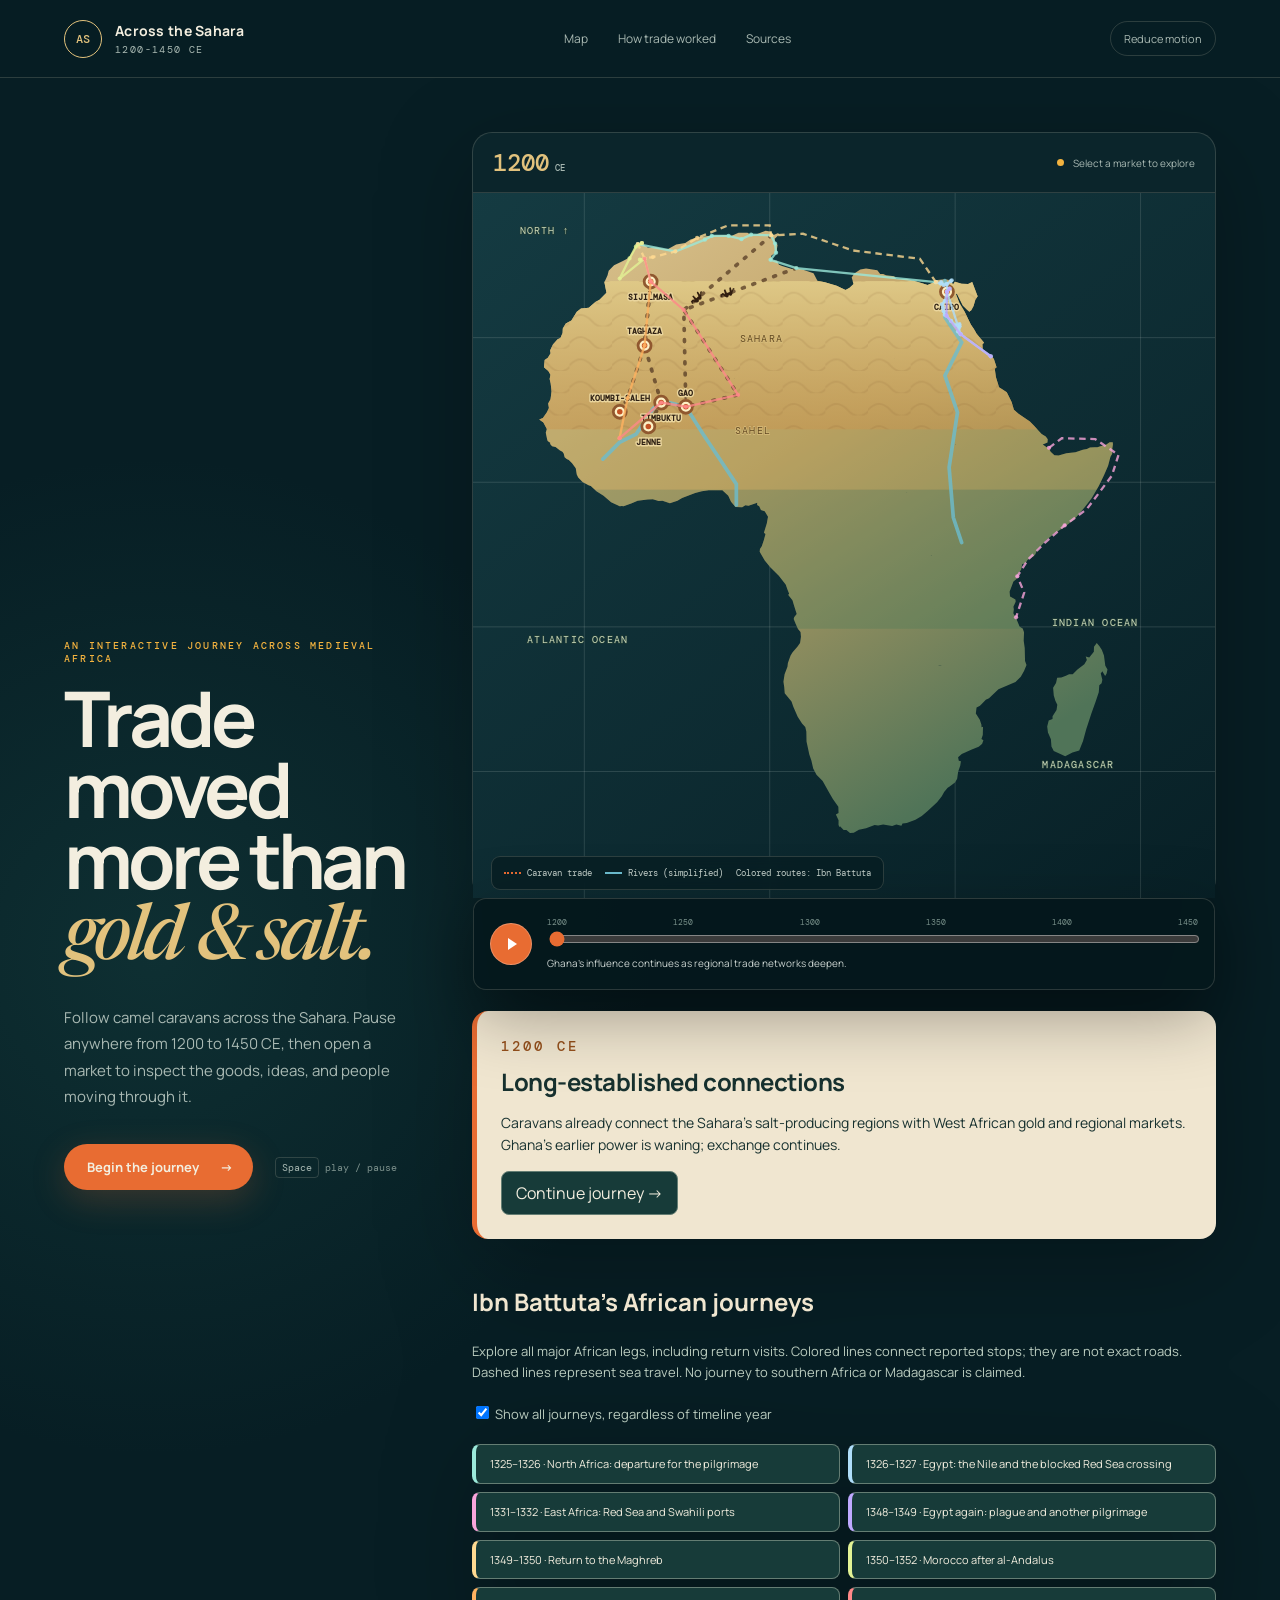
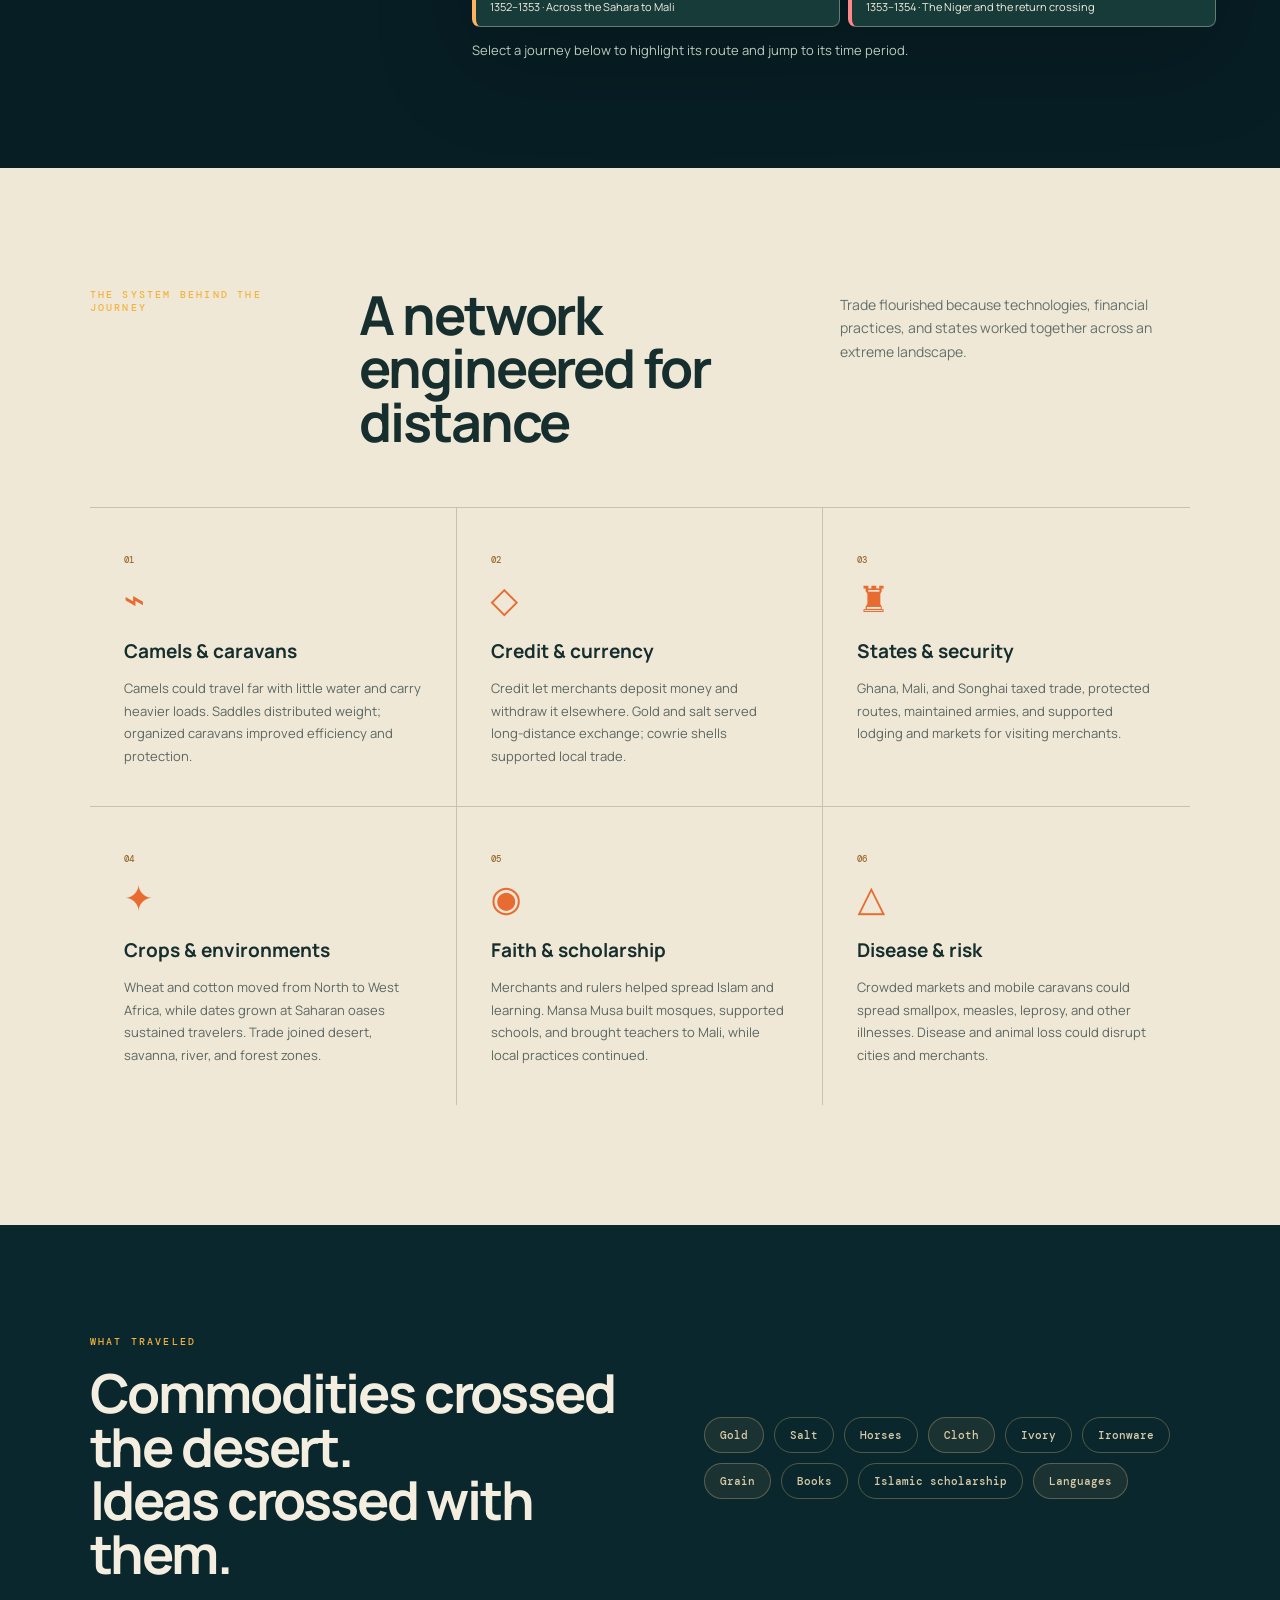
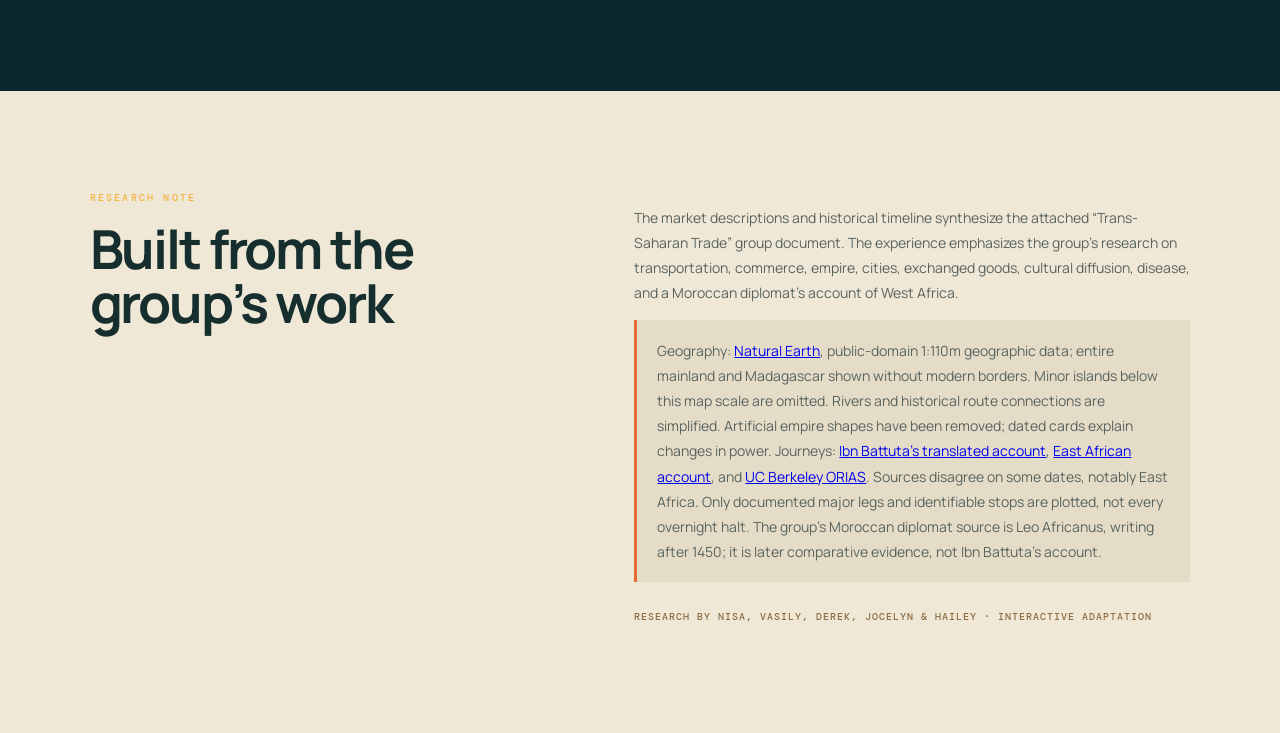
==== trans-saharan-trade/index.html @ cda06859 "Use real Africa geography with dated history cards and journeys" ====
<!doctype html>
<html lang="en">
<head>
  <meta charset="utf-8">
  <meta name="viewport" content="width=device-width,initial-scale=1">
  <meta name="description" content="An interactive map of trans-Saharan trade, 1200-1450 CE, based on student group research.">
  <title>Across the Sahara | 1200-1450 CE</title>
  <link rel="stylesheet" href="styles.css">
</head>
<body>
  <header class="topbar">
    <a class="brand" href="#map" aria-label="Across the Sahara home">
      <span class="brand-mark">AS</span>
      <span><strong>Across the Sahara</strong><small>1200-1450 CE</small></span>
    </a>
    <nav aria-label="Page navigation">
      <a href="#map">Map</a><a href="#story">How trade worked</a><a href="#sources">Sources</a>
    </nav>
    <button class="sound-toggle" id="motionToggle" type="button" aria-pressed="false">Reduce motion</button>
  </header>

  <main>
    <section class="hero" id="map">
      <div class="hero-copy">
        <p class="eyebrow">An interactive journey across medieval Africa</p>
        <h1>Trade moved more than <em>gold &amp; salt.</em></h1>
        <p class="dek">Follow camel caravans across the Sahara. Pause anywhere from 1200 to 1450 CE, then open a market to inspect the goods, ideas, and people moving through it.</p>
        <div class="hero-actions">
          <button class="primary" id="startJourney" type="button">Begin the journey <span>→</span></button>
          <span class="hint"><kbd>Space</kbd> play / pause</span>
        </div>
      </div>

      <div class="atlas-shell" id="atlasShell">
        <div class="map-toolbar">
          <div class="year-lockup"><span id="yearDisplay">1200</span><small>CE</small></div>
          <div class="map-instruction"><span class="pulse-dot"></span><span id="statusText">Select a market to explore</span></div>
          <button class="reset-view" id="resetView" type="button" hidden>Reset map</button>
        </div>

        <div class="map-viewport" id="mapViewport">
          <svg id="tradeMap" viewBox="0 0 1000 780" role="img" aria-labelledby="mapTitle mapDesc">
            <title id="mapTitle">Interactive map of trans-Saharan trade routes</title>
            <desc id="mapDesc">A stylized bird's-eye map of Africa showing cities, trade routes, rivers, empires, and animated camel caravans from 1200 to 1450 CE.</desc>
            <defs>
              <linearGradient id="ocean" x1="0" y1="0" x2="1" y2="1"><stop stop-color="#153c43"/><stop offset="1" stop-color="#071e24"/></linearGradient>
              <linearGradient id="land" x1="0" y1="0" x2=".6" y2="1"><stop stop-color="#dac38f"/><stop offset=".46" stop-color="#bd9f63"/><stop offset="1" stop-color="#507458"/></linearGradient>
              <linearGradient id="sahara" x1="0" y1="0" x2="0" y2="1"><stop stop-color="#dfc987" stop-opacity=".96"/><stop offset="1" stop-color="#c29952" stop-opacity=".65"/></linearGradient>
              <pattern id="dunes" width="46" height="24" patternUnits="userSpaceOnUse"><path d="M0 18 Q12 5 24 18 T48 18" fill="none" stroke="#7c572c" stroke-opacity=".12" stroke-width="2"/></pattern>
              <filter id="shadow" x="-30%" y="-30%" width="160%" height="160%"><feDropShadow dx="0" dy="10" stdDeviation="10" flood-color="#001316" flood-opacity=".45"/></filter>
              <filter id="soft"><feGaussianBlur stdDeviation="18"/></filter>
              <clipPath id="africaClip"><path d="M178 91 L250 45 397 30 523 49 665 35 806 70 886 135 873 199 820 240 792 318 752 376 735 460 700 522 671 620 620 724 558 751 518 700 484 632 451 553 405 488 356 423 304 379 244 342 179 292 130 225 111 159 Z"/></clipPath>
              <path id="camelPathWest" d="M205 130 C292 183 353 246 440 365 S511 475 535 505"/>
              <path id="camelPathCentral" d="M530 84 C518 164 560 224 620 296 S621 405 585 482"/>
              <path id="camelPathEast" d="M780 126 C730 188 711 262 677 346 S635 430 585 482"/>
              <symbol id="camel" viewBox="0 0 48 30">
                <path d="M4 19c5 0 7-6 10-10 3-5 7-5 10 0 3-6 7-6 11-1l4 7 5-1 1 4-7 2-5-6-1 13h-4l-1-11h-8l-3 11h-4l1-12-5 7H4z" fill="currentColor"/>
                <circle cx="43" cy="13" r="2.2" fill="currentColor"/>
              </symbol>
            </defs>

            <rect width="1000" height="780" fill="url(#ocean)"/>
            <g class="map-grid" opacity=".16"><path d="M0 156H1000M0 312H1000M0 468H1000M0 624H1000M200 0V780M400 0V780M600 0V780M800 0V780"/></g>
            <g id="mapWorld">
              <path class="africa-shadow" d="M178 91 L250 45 397 30 523 49 665 35 806 70 886 135 873 199 820 240 792 318 752 376 735 460 700 522 671 620 620 724 558 751 518 700 484 632 451 553 405 488 356 423 304 379 244 342 179 292 130 225 111 159 Z"/>
              <path class="africa" d="M178 91 L250 45 397 30 523 49 665 35 806 70 886 135 873 199 820 240 792 318 752 376 735 460 700 522 671 620 620 724 558 751 518 700 484 632 451 553 405 488 356 423 304 379 244 342 179 292 130 225 111 159 Z"/>
              <g clip-path="url(#africaClip)">
                <rect x="90" y="48" width="810" height="332" fill="url(#sahara)"/>
                <rect x="90" y="62" width="810" height="315" fill="url(#dunes)"/>
                <path class="sahel-band" d="M90 355 Q320 305 520 354 T910 340 L910 470 Q700 434 510 459 T90 448Z"/>
                <path class="forest-band" d="M160 465 Q340 420 501 489 T778 483 L710 622 Q541 572 420 548 T244 534Z"/>
                <ellipse cx="541" cy="337" rx="230" ry="96" fill="#f2ce68" opacity=".12" filter="url(#soft)"/>
              </g>

              <g class="terrain-labels" aria-hidden="true">
                <text x="494" y="245">S A H A R A</text><text x="350" y="436">S A H E L</text><text x="684" y="585">CENTRAL AFRICA</text>
              </g>
              <g class="rivers">
                <path d="M337 497 C356 467 394 453 430 462 C470 475 494 455 510 428 C474 438 438 424 420 405"/>
                <path d="M702 75 C694 156 676 220 692 276 C708 336 724 384 710 443"/>
              </g>
              <g class="empire empire-ghana" data-start="1200" data-end="1235"><path d="M282 411 Q346 365 411 399 L432 472 Q352 498 274 458Z"/><text x="347" y="433">GHANA</text></g>
              <g class="empire empire-mali" data-start="1235" data-end="1430"><path d="M266 405 Q353 348 510 381 L551 489 Q433 528 283 477Z"/><text x="404" y="438">MALI EMPIRE</text></g>
              <g class="empire empire-songhai" data-start="1400" data-end="1450"><path d="M478 387 Q545 346 620 383 L626 494 Q548 515 476 475Z"/><text x="549" y="429">SONGHAI</text></g>

              <g class="routes" aria-label="Trade routes">
                <path id="routeWest" d="M205 130 C292 183 353 246 440 365 S511 475 535 505"/>
                <path id="routeCentral" d="M530 84 C518 164 560 224 620 296 S621 405 585 482"/>
                <path id="routeEast" d="M780 126 C730 188 711 262 677 346 S635 430 585 482"/>
                <path id="routeWest2" d="M206 130 C214 217 267 286 351 405"/>
                <path id="riverRoute" d="M351 405 C401 413 460 425 535 505"/>
              </g>

              <g class="caravans" aria-hidden="true">
                <g class="caravan caravan-a"><use href="#camel" width="34" height="22" x="-17" y="-11"/><animateMotion dur="16s" repeatCount="indefinite" rotate="auto"><mpath href="#camelPathWest"/></animateMotion></g>
                <g class="caravan caravan-b"><use href="#camel" width="30" height="19" x="-15" y="-10"/><animateMotion dur="19s" begin="-7s" repeatCount="indefinite" rotate="auto"><mpath href="#camelPathCentral"/></animateMotion></g>
                <g class="caravan caravan-c"><use href="#camel" width="28" height="18" x="-14" y="-9"/><animateMotion dur="21s" begin="-12s" repeatCount="indefinite" rotate="auto"><mpath href="#camelPathEast"/></animateMotion></g>
              </g>

              <g class="city-layer">
                <g class="market" role="button" tabindex="0" data-market="sijilmasa" transform="translate(205 130)" aria-label="Open Sijilmasa market"><circle r="15"/><circle r="5"/><text x="0" y="-24">SIJILMASA</text></g>
                <g class="market" role="button" tabindex="0" data-market="taghaza" transform="translate(440 365)" aria-label="Open Taghaza market"><circle r="15"/><circle r="5"/><text x="0" y="-24">TAGHAZA</text></g>
                <g class="market featured" role="button" tabindex="0" data-market="timbuktu" transform="translate(535 505)" aria-label="Open Timbuktu market"><circle r="18"/><circle r="6"/><text x="0" y="-27">TIMBUKTU</text></g>
                <g class="market" role="button" tabindex="0" data-market="gao" transform="translate(585 482)" aria-label="Open Gao market"><circle r="15"/><circle r="5"/><text x="0" y="-24">GAO</text></g>
                <g class="market" role="button" tabindex="0" data-market="jenne" transform="translate(509 544)" aria-label="Open Jenne market"><circle r="15"/><circle r="5"/><text x="-2" y="29">JENNE</text></g>
                <g class="market" role="button" tabindex="0" data-market="koumbi" transform="translate(351 435)" aria-label="Open Koumbi-Saleh market"><circle r="15"/><circle r="5"/><text x="0" y="-24">KOUMBI-SALEH</text></g>
                <g class="market" role="button" tabindex="0" data-market="cairo" transform="translate(780 126)" aria-label="Open Cairo market"><circle r="15"/><circle r="5"/><text x="0" y="-24">CAIRO</text></g>
              </g>
            </g>
          </svg>

          <aside class="map-legend" aria-label="Map legend">
            <span><i class="legend-line"></i>Caravan route</span><span><i class="legend-river"></i>River</span><span><i class="legend-city"></i>Market city</span>
          </aside>
          <div class="map-controls" aria-label="Timeline controls">
            <button class="play-button" id="playButton" type="button" aria-label="Play timeline"><span class="play-icon"></span></button>
            <div class="timeline-wrap">
              <div class="timeline-labels"><span>1200</span><span>1250</span><span>1300</span><span>1350</span><span>1400</span><span>1450</span></div>
              <input id="yearSlider" type="range" min="1200" max="1450" step="1" value="1200" aria-label="Year from 1200 to 1450 CE">
              <div class="event-line" id="eventLine">Ghana's influence continues as regional trade networks deepen.</div>
            </div>
          </div>
        </div>
      </div>
    </section>

    <section class="story" id="story">
      <div class="section-heading"><p class="eyebrow">The system behind the journey</p><h2>A network engineered for distance</h2><p>Trade flourished because technologies, financial practices, and states worked together across an extreme landscape.</p></div>
      <div class="story-grid">
        <article><span class="story-number">01</span><div class="story-icon">⌁</div><h3>Camels &amp; caravans</h3><p>Camels could travel far with little water and carry heavier loads. Saddles distributed weight; organized caravans improved efficiency and protection.</p></article>
        <article><span class="story-number">02</span><div class="story-icon">◇</div><h3>Credit &amp; currency</h3><p>Credit let merchants deposit money and withdraw it elsewhere. Gold and salt served long-distance exchange; cowrie shells supported local trade.</p></article>
        <article><span class="story-number">03</span><div class="story-icon">♜</div><h3>States &amp; security</h3><p>Ghana, Mali, and Songhai taxed trade, protected routes, maintained armies, and supported lodging and markets for visiting merchants.</p></article>
        <article><span class="story-number">04</span><div class="story-icon">✦</div><h3>Crops &amp; environments</h3><p>Wheat and cotton moved from North to West Africa, while dates grown at Saharan oases sustained travelers. Trade joined desert, savanna, river, and forest zones.</p></article>
        <article><span class="story-number">05</span><div class="story-icon">◉</div><h3>Faith &amp; scholarship</h3><p>Merchants and rulers helped spread Islam and learning. Mansa Musa built mosques, supported schools, and brought teachers to Mali, while local practices continued.</p></article>
        <article><span class="story-number">06</span><div class="story-icon">△</div><h3>Disease &amp; risk</h3><p>Crowded markets and mobile caravans could spread smallpox, measles, leprosy, and other illnesses. Disease and animal loss could disrupt cities and merchants.</p></article>
      </div>
    </section>

    <section class="exchange" aria-label="What traveled">
      <div><p class="eyebrow">What traveled</p><h2>Commodities crossed the desert.<br>Ideas crossed with them.</h2></div>
      <div class="exchange-chips"><span>Gold</span><span>Salt</span><span>Horses</span><span>Cloth</span><span>Ivory</span><span>Ironware</span><span>Grain</span><span>Books</span><span>Islamic scholarship</span><span>Languages</span></div>
    </section>

    <section class="sources" id="sources">
      <div><p class="eyebrow">Research note</p><h2>Built from the group’s work</h2></div>
      <div class="source-copy"><p>The market descriptions and historical timeline synthesize the attached “Trans-Saharan Trade” group document. The experience emphasizes the group’s research on transportation, commerce, empire, cities, exchanged goods, cultural diffusion, disease, and a Moroccan diplomat’s account of West Africa.</p><p class="source-caution">Routes and boundaries are intentionally schematic: they show connections and changing influence, not modern borders or precise territorial claims. Disease evidence for this period can be incomplete, so the project presents transmission as a historical risk rather than claiming a precise outbreak map.</p><p class="byline">Research by Nisa, Vasily, Derek, Jocelyn &amp; Hailey · Interactive adaptation</p></div>
    </section>
  </main>

  <dialog class="market-dialog" id="marketDialog">
    <button class="dialog-close" id="dialogClose" type="button" aria-label="Close market">×</button>
    <div class="market-scene" id="marketScene" aria-hidden="true">
      <span class="canopy canopy-one"></span><span class="canopy canopy-two"></span><span class="basket basket-one"></span><span class="basket basket-two"></span><span class="market-sun"></span>
    </div>
    <div class="dialog-content">
      <p class="eyebrow" id="marketRegion">Market city</p>
      <div class="dialog-title-row"><h2 id="marketName">Timbuktu</h2><span id="marketYears">1200-1450 CE</span></div>
      <p class="market-lede" id="marketLede"></p>
      <div class="market-columns">
        <section><h3>On the market floor</h3><div class="goods-grid" id="goodsGrid"></div></section>
        <section><h3>Why this place mattered</h3><p id="marketWhy"></p><div class="fact-card"><span>Exchange beyond goods</span><p id="marketIdea"></p></div></section>
      </div>
      <blockquote id="marketQuote" hidden></blockquote>
    </div>
  </dialog>

  <script src="geography.js?v=2"></script>
  <script src="app.js?v=2"></script>
  <script src="atlas.js?v=2"></script>
</body>
</html>
---- trans-saharan-trade/styles.css ----
@import url('https://fonts.googleapis.com/css2?family=DM+Mono:wght@400;500&family=Manrope:wght@400;500;600;700&family=Newsreader:ital,opsz,wght@1,6..72,500&display=swap');

:root{--ink:#f3eedf;--muted:#a9b9b3;--night:#071e24;--night-2:#0d2b31;--sand:#e2c27d;--gold:#f3b33f;--orange:#e86c32;--teal:#7eb9a5;--line:rgba(238,230,207,.16);--shadow:0 24px 70px rgba(0,0,0,.35)}
*{box-sizing:border-box}
/* Geographic atlas revision: keep the whole continent visible at every screen size. */
.hero{grid-template-columns:minmax(230px,.55fr) minmax(620px,1.5fr);align-items:start}
.map-viewport{aspect-ratio:800/760!important;min-height:0!important}
.map-viewport svg{width:100%!important;height:100%!important;transform:none!important}
.map-controls{position:relative!important;left:auto!important;right:auto!important;bottom:auto!important;margin:0 0 12px}
.map-viewport{overflow:visible!important;margin-bottom:112px}
.map-legend{bottom:8px!important;flex-direction:row!important;flex-wrap:wrap}
.market text{font-size:9px!important;stroke-width:3px!important}
.geo-labels text{fill:#c7d5b7;font:11px DM Mono;letter-spacing:.12em;text-anchor:middle;paint-order:stroke;stroke:#203c35;stroke-width:1.5px}
.geo-labels text:first-child,.geo-labels text:nth-child(2){fill:#614821;stroke:#d8bd7c}
.history-panel{background:#f0e6d0;color:#17312f;border-radius:16px;padding:24px;margin-top:18px;border-left:5px solid #e86c32}
.history-panel .eyebrow{color:#95501c;margin-bottom:8px}
.history-panel h3{font-size:24px;margin:8px 0;letter-spacing:-.02em}
.history-panel p{line-height:1.6;font-size:14px}
.history-panel button,.journey-buttons button{border:1px solid #647d73;background:#173b39;color:#f3eedf;border-radius:8px;padding:10px 14px;cursor:pointer}
.journey-panel{padding:24px 0;font-size:13px;line-height:1.6;color:#baccbf}
.journey-panel h2{color:#f0e6d0;font-size:24px}
.journey-panel label{display:block;margin:20px 0}
.journey-buttons{display:grid;grid-template-columns:1fr 1fr;gap:8px}
.journey-buttons button{text-align:left;font-size:11px}
.journey-buttons button[aria-pressed=true]{background:#345c53;outline:2px solid #f3b33f}
.route-stops{font-size:12px;color:#dfc987}
.ibn-routes{pointer-events:none}
@media(max-width:1050px){.hero{grid-template-columns:1fr}}
@media(max-width:700px){.journey-buttons{grid-template-columns:1fr}.map-legend{font-size:8px!important;padding:5px!important}.history-panel{padding:18px}.map-controls{margin-top:8px}.map-viewport{margin-bottom:112px}.hero-copy{display:block}}
html{scroll-behavior:smooth}
body{margin:0;background:var(--night);color:var(--ink);font-family:Manrope,system-ui,sans-serif}
button,a,input{font:inherit}
button{color:inherit}
.topbar{height:78px;display:flex;align-items:center;justify-content:space-between;padding:0 clamp(24px,5vw,72px);border-bottom:1px solid var(--line);position:relative;z-index:20;background:rgba(7,30,36,.94);backdrop-filter:blur(14px)}
.brand{display:flex;align-items:center;gap:13px;color:inherit;text-decoration:none}.brand-mark{width:38px;height:38px;border:1px solid var(--sand);border-radius:50%;display:grid;place-items:center;color:var(--sand);font:500 12px DM Mono}.brand strong,.brand small{display:block}.brand strong{font-size:14px;letter-spacing:.02em}.brand small{font:400 10px DM Mono;color:var(--muted);margin-top:3px;letter-spacing:.14em}
nav{display:flex;gap:30px}nav a{color:var(--muted);text-decoration:none;font-size:12px;transition:.2s}nav a:hover{color:var(--ink)}
.sound-toggle,.reset-view{border:1px solid var(--line);background:transparent;border-radius:99px;padding:9px 13px;color:var(--muted);font-size:11px;cursor:pointer}.sound-toggle:hover,.reset-view:hover{border-color:var(--sand);color:var(--ink)}
.hero{min-height:calc(100vh - 78px);display:grid;grid-template-columns:minmax(310px,.72fr) minmax(620px,1.5fr);gap:clamp(28px,4vw,72px);padding:54px clamp(24px,5vw,72px) 70px;align-items:center;background:radial-gradient(circle at 12% 52%,rgba(36,100,94,.25),transparent 35%)}
.eyebrow{font:500 10px DM Mono;text-transform:uppercase;letter-spacing:.22em;color:var(--gold);margin:0 0 18px}
.hero h1{font-size:clamp(48px,6vw,88px);line-height:.92;letter-spacing:-.055em;margin:0;max-width:660px}.hero h1 em{font-family:Newsreader,Georgia,serif;font-weight:500;color:var(--sand)}
.dek{max-width:540px;font-size:15px;line-height:1.75;color:var(--muted);margin:28px 0 34px}
.hero-actions{display:flex;align-items:center;gap:22px}.primary{border:0;border-radius:99px;background:var(--orange);padding:14px 20px 14px 23px;font-weight:700;font-size:13px;cursor:pointer;box-shadow:0 10px 35px rgba(232,108,50,.22);transition:.2s}.primary:hover{transform:translateY(-2px)}.primary span{margin-left:18px}.hint{font:400 10px DM Mono;color:#7f938e}.hint kbd{border:1px solid var(--line);border-radius:4px;padding:3px 6px;color:var(--muted);font-family:inherit}
.atlas-shell{min-width:0;filter:drop-shadow(0 24px 45px rgba(0,0,0,.25))}.map-toolbar{height:60px;border:1px solid var(--line);border-bottom:0;border-radius:20px 20px 0 0;background:#0b252b;display:flex;align-items:center;padding:0 20px;gap:20px}.year-lockup{display:flex;align-items:baseline;gap:6px}.year-lockup span{font:500 24px DM Mono;color:var(--sand)}.year-lockup small{font:500 9px DM Mono;color:var(--muted)}.map-instruction{margin-left:auto;display:flex;align-items:center;gap:9px;font-size:10px;color:var(--muted)}.pulse-dot{width:7px;height:7px;border-radius:50%;background:var(--gold);box-shadow:0 0 0 0 rgba(243,179,63,.6);animation:pulse 2s infinite}
.map-viewport{position:relative;overflow:hidden;border:1px solid var(--line);border-radius:0 0 20px 20px;background:#092127;aspect-ratio:1.24;min-height:520px}.map-viewport svg{display:block;width:100%;height:100%}#mapWorld{transform-box:view-box;transition:transform .58s cubic-bezier(.2,.8,.2,1)}.map-viewport.market-zoom #mapWorld{transform:scale(1.78)}.map-grid path{stroke:#dbeae2;stroke-width:1;fill:none}.africa-shadow{fill:#000;opacity:.4;transform:translate(8px,15px);filter:url(#soft)}.africa{fill:url(#land);stroke:#efd99f;stroke-opacity:.34;stroke-width:2}.sahel-band{fill:#9a9b52;opacity:.54}.forest-band{fill:#365f4b;opacity:.7}.terrain-labels text{font:500 16px DM Mono;letter-spacing:.35em;fill:#412d18;opacity:.42;text-anchor:middle}.rivers path{fill:none;stroke:#6cbdcf;stroke-width:4;stroke-linecap:round;opacity:.8}.empire{transition:opacity .5s}.empire path{stroke-width:2;stroke-dasharray:7 5}.empire text{font:500 12px DM Mono;text-anchor:middle;letter-spacing:.16em}.empire-ghana path{fill:#e6985d33;stroke:#ef9a5d}.empire-ghana text{fill:#8b4d25}.empire-mali path{fill:#f0a45b30;stroke:#ffad5d}.empire-mali text{fill:#693712}.empire-songhai path{fill:#7dd3b42b;stroke:#65b99d}.empire-songhai text{fill:#244c40}.routes path{fill:none;stroke:#563b24;stroke-opacity:.75;stroke-width:4;stroke-linecap:round;stroke-dasharray:2 10}.routes path.active-route{stroke:var(--orange);stroke-opacity:.95}.caravans{color:#311e10}.caravan{filter:url(#shadow)}
.market{cursor:pointer;outline:none}.market circle:first-child{fill:#fff2c7;stroke:#8f572e;stroke-width:3;opacity:.98}.market circle:nth-child(2){fill:#c35124}.market text{fill:#2e2013;font:700 11px DM Mono;text-anchor:middle;paint-order:stroke;stroke:#ead59d;stroke-width:4;stroke-linejoin:round}.market:hover circle:first-child,.market:focus circle:first-child{fill:#ffb942;stroke:#fff;transform:scale(1.18)}.market circle{transition:.25s;transform-box:fill-box;transform-origin:center}.market.featured circle:first-child{animation:marketPulse 2.4s infinite}
.map-legend{position:absolute;left:18px;bottom:122px;padding:10px 12px;background:rgba(8,31,36,.83);backdrop-filter:blur(8px);border:1px solid var(--line);border-radius:9px;display:flex;gap:13px;font:400 9px DM Mono;color:#c7d3cd}.map-legend span{display:flex;align-items:center;gap:6px}.map-legend i{display:block;width:17px}.legend-line{border-top:2px dotted var(--orange)}.legend-river{border-top:2px solid #6cbdcf}.legend-city{width:8px!important;height:8px;border-radius:50%;background:#fff2c7;border:2px solid #8f572e}
.map-controls{position:absolute;z-index:5;left:17px;right:17px;bottom:16px;min-height:92px;padding:13px 16px;background:rgba(5,24,29,.92);border:1px solid var(--line);border-radius:13px;display:flex;align-items:center;gap:15px;box-shadow:var(--shadow)}.play-button{flex:0 0 42px;width:42px;height:42px;border-radius:50%;border:1px solid rgba(255,255,255,.25);background:var(--orange);display:grid;place-items:center;cursor:pointer}.play-icon{width:0;height:0;border-top:6px solid transparent;border-bottom:6px solid transparent;border-left:9px solid white;margin-left:3px}.play-button.playing .play-icon{width:9px;height:11px;border:0;border-left:3px solid white;border-right:3px solid white;margin:0}.timeline-wrap{min-width:0;flex:1}.timeline-labels{display:flex;justify-content:space-between;font:400 8px DM Mono;color:#79918b;margin-bottom:2px}input[type=range]{width:100%;accent-color:var(--orange);cursor:pointer}.event-line{white-space:nowrap;overflow:hidden;text-overflow:ellipsis;font-size:10px;color:#c9d2cf;margin-top:4px}
.story{padding:120px clamp(24px,7vw,110px);background:#efe8d7;color:#162e2d}.section-heading{display:grid;grid-template-columns:.65fr 1.25fr 1fr;gap:42px;align-items:start;margin-bottom:58px}.section-heading h2,.exchange h2,.sources h2{font-size:clamp(38px,4.2vw,65px);line-height:1;letter-spacing:-.04em;margin:0}.section-heading>p:last-child{font-size:14px;line-height:1.7;color:#64706b;margin:5px 0}.story-grid{display:grid;grid-template-columns:repeat(3,1fr);border-top:1px solid #c9c0ad}.story-grid article{position:relative;padding:38px 34px;border-right:1px solid #c9c0ad}.story-grid article+article{padding-left:34px}.story-grid article:nth-child(3n){border-right:0}.story-grid article:nth-child(-n+3){border-bottom:1px solid #c9c0ad}.story-number{font:500 9px DM Mono;color:#9b6d33}.story-icon{font-size:36px;color:var(--orange);height:62px;display:flex;align-items:center}.story-grid h3{font-size:19px;margin:8px 0 13px}.story-grid p{font-size:13px;line-height:1.75;color:#5c6661;margin:0}
.exchange{padding:110px clamp(24px,7vw,110px);display:grid;grid-template-columns:1.1fr 1fr;gap:80px;align-items:center;background:#0a272d}.exchange-chips{display:flex;flex-wrap:wrap;gap:10px}.exchange-chips span{border:1px solid rgba(226,194,125,.32);color:#d9cba7;border-radius:99px;padding:10px 15px;font:500 11px DM Mono}.exchange-chips span:nth-child(3n+1){background:rgba(226,194,125,.08)}
.sources{padding:100px clamp(24px,7vw,110px);display:grid;grid-template-columns:.8fr 1fr;gap:100px;background:#efe8d7;color:#162e2d}.source-copy{font-size:14px;line-height:1.8;color:#59645f}.source-caution{padding:18px 20px;border-left:3px solid var(--orange);background:#e5dcc8}.byline{font:500 10px DM Mono;text-transform:uppercase;letter-spacing:.1em;color:#8d6c43;margin-top:28px}
.market-dialog{width:min(980px,calc(100vw - 30px));max-height:92vh;padding:0;border:1px solid rgba(236,223,190,.23);border-radius:22px;background:#efe7d3;color:#17312f;box-shadow:0 30px 100px rgba(0,0,0,.66);overflow:auto}.market-dialog::backdrop{background:rgba(1,14,17,.82);backdrop-filter:blur(7px)}.dialog-close{position:sticky;float:right;top:15px;right:15px;z-index:5;width:38px;height:38px;border:1px solid rgba(255,255,255,.3);border-radius:50%;background:rgba(7,30,36,.83);color:white;font-size:24px;cursor:pointer}.market-scene{height:210px;position:relative;overflow:hidden;background:linear-gradient(180deg,#c87539,#ebba69 62%,#936735 63%,#76512f);isolation:isolate}.market-scene:after{content:"";position:absolute;left:0;right:0;bottom:0;height:70px;background:repeating-linear-gradient(90deg,transparent 0 80px,rgba(43,30,17,.1) 80px 82px);z-index:-1}.market-sun{position:absolute;width:88px;height:88px;border-radius:50%;background:#ffe0a0;right:18%;top:28px;box-shadow:0 0 60px #ffdb8d}.canopy{position:absolute;bottom:25px;width:250px;height:100px;background:repeating-linear-gradient(90deg,#9b3f27 0 34px,#e1b65e 34px 68px);clip-path:polygon(8% 0,92% 0,100% 38%,94% 38%,94% 100%,6% 100%,6% 38%,0 38%);box-shadow:0 14px 25px rgba(0,0,0,.22)}.canopy-one{left:8%}.canopy-two{right:5%;transform:scale(.8)}.basket{position:absolute;bottom:18px;width:58px;height:38px;border-radius:8px 8px 28px 28px;background:repeating-linear-gradient(0deg,#a56f35 0 4px,#7b4e25 4px 7px);z-index:2}.basket-one{left:35%}.basket-two{right:17%}.dialog-content{padding:34px clamp(24px,5vw,58px) 50px}.dialog-title-row{display:flex;align-items:end;justify-content:space-between;gap:20px;border-bottom:1px solid #c9bea8;padding-bottom:22px}.dialog-title-row h2{font-size:clamp(40px,7vw,76px);letter-spacing:-.05em;line-height:.9;margin:0}.dialog-title-row span{font:500 10px DM Mono;color:#896d4b;white-space:nowrap}.market-lede{font-family:Newsreader,Georgia,serif;font-style:italic;font-size:22px;line-height:1.45;color:#52635d;margin:26px 0 34px;max-width:780px}.market-columns{display:grid;grid-template-columns:1.2fr 1fr;gap:45px}.market-columns h3{font:700 10px DM Mono;text-transform:uppercase;letter-spacing:.17em;color:#a1512c;margin:0 0 17px}.market-columns p{font-size:13px;line-height:1.72;color:#59655f;margin:0}.goods-grid{display:grid;grid-template-columns:repeat(2,1fr);gap:10px}.good{padding:12px;border:1px solid #d0c5b0;border-radius:9px;display:flex;align-items:center;gap:10px;font-size:12px;background:rgba(255,255,255,.3)}.good i{font-style:normal;font-size:22px}.fact-card{margin-top:22px;background:#173b39;color:#eef0df;border-radius:12px;padding:18px 20px}.fact-card span{display:block;color:#e8b85f;font:500 9px DM Mono;text-transform:uppercase;letter-spacing:.14em;margin-bottom:8px}.fact-card p{color:#c8d5ce}.market-dialog blockquote{margin:30px 0 0;border-left:3px solid var(--orange);padding:6px 0 6px 20px;font-family:Newsreader,Georgia,serif;font-size:20px;font-style:italic;color:#76543a}
body.reduced-motion *,body.reduced-motion *::before,body.reduced-motion *::after{animation-duration:.001ms!important;animation-iteration-count:1!important;scroll-behavior:auto!important}
@keyframes pulse{70%{box-shadow:0 0 0 8px rgba(243,179,63,0)}100%{box-shadow:0 0 0 0 rgba(243,179,63,0)}}@keyframes marketPulse{50%{filter:drop-shadow(0 0 7px #fff0a7)}}
@media (max-width:1050px){.hero{grid-template-columns:1fr;padding-top:44px}.hero-copy{display:grid;grid-template-columns:1fr 1fr;gap:0 30px}.hero-copy .eyebrow,.hero-copy h1{grid-column:1}.hero-copy .dek,.hero-copy .hero-actions{grid-column:2}.hero-copy .dek{grid-row:2}.hero-copy .hero-actions{grid-row:3}.map-viewport{min-height:580px}.section-heading{grid-template-columns:1fr 2fr}.section-heading>p:last-child{grid-column:2}.exchange{gap:45px}}
@media (max-width:700px){.topbar{height:66px;padding:0 18px}nav{display:none}.sound-toggle{font-size:0;padding:8px;width:34px;height:34px}.sound-toggle:after{content:"◎";font-size:16px}.hero{display:block;padding:38px 14px 45px}.hero-copy{display:block;padding:0 10px}.hero h1{font-size:50px}.dek{font-size:14px}.hint{display:none}.atlas-shell{margin-top:40px}.map-toolbar{padding:0 13px}.map-instruction{display:none}.map-viewport{min-height:520px;aspect-ratio:.78}.map-viewport svg{width:850px;max-width:none;transform:translateX(-160px)}.map-controls{left:9px;right:9px;bottom:9px}.map-legend{left:9px;bottom:112px;flex-direction:column;gap:7px}.event-line{max-width:260px}.story,.exchange,.sources{padding:80px 24px}.section-heading,.exchange,.sources{grid-template-columns:1fr;gap:25px}.section-heading>p:last-child{grid-column:auto}.story-grid{grid-template-columns:1fr}.story-grid article,.story-grid article+article{border-right:0;border-bottom:1px solid #c9c0ad;padding:28px 0}.story-grid article:last-child{border-bottom:0}.market-columns{grid-template-columns:1fr}.dialog-title-row{align-items:start;flex-direction:column}.market-scene{height:160px}.canopy{width:190px}.goods-grid{grid-template-columns:1fr}}
@media (prefers-reduced-motion:reduce){*{scroll-behavior:auto!important}.pulse-dot,.market.featured circle:first-child{animation:none}.caravans{display:none}}
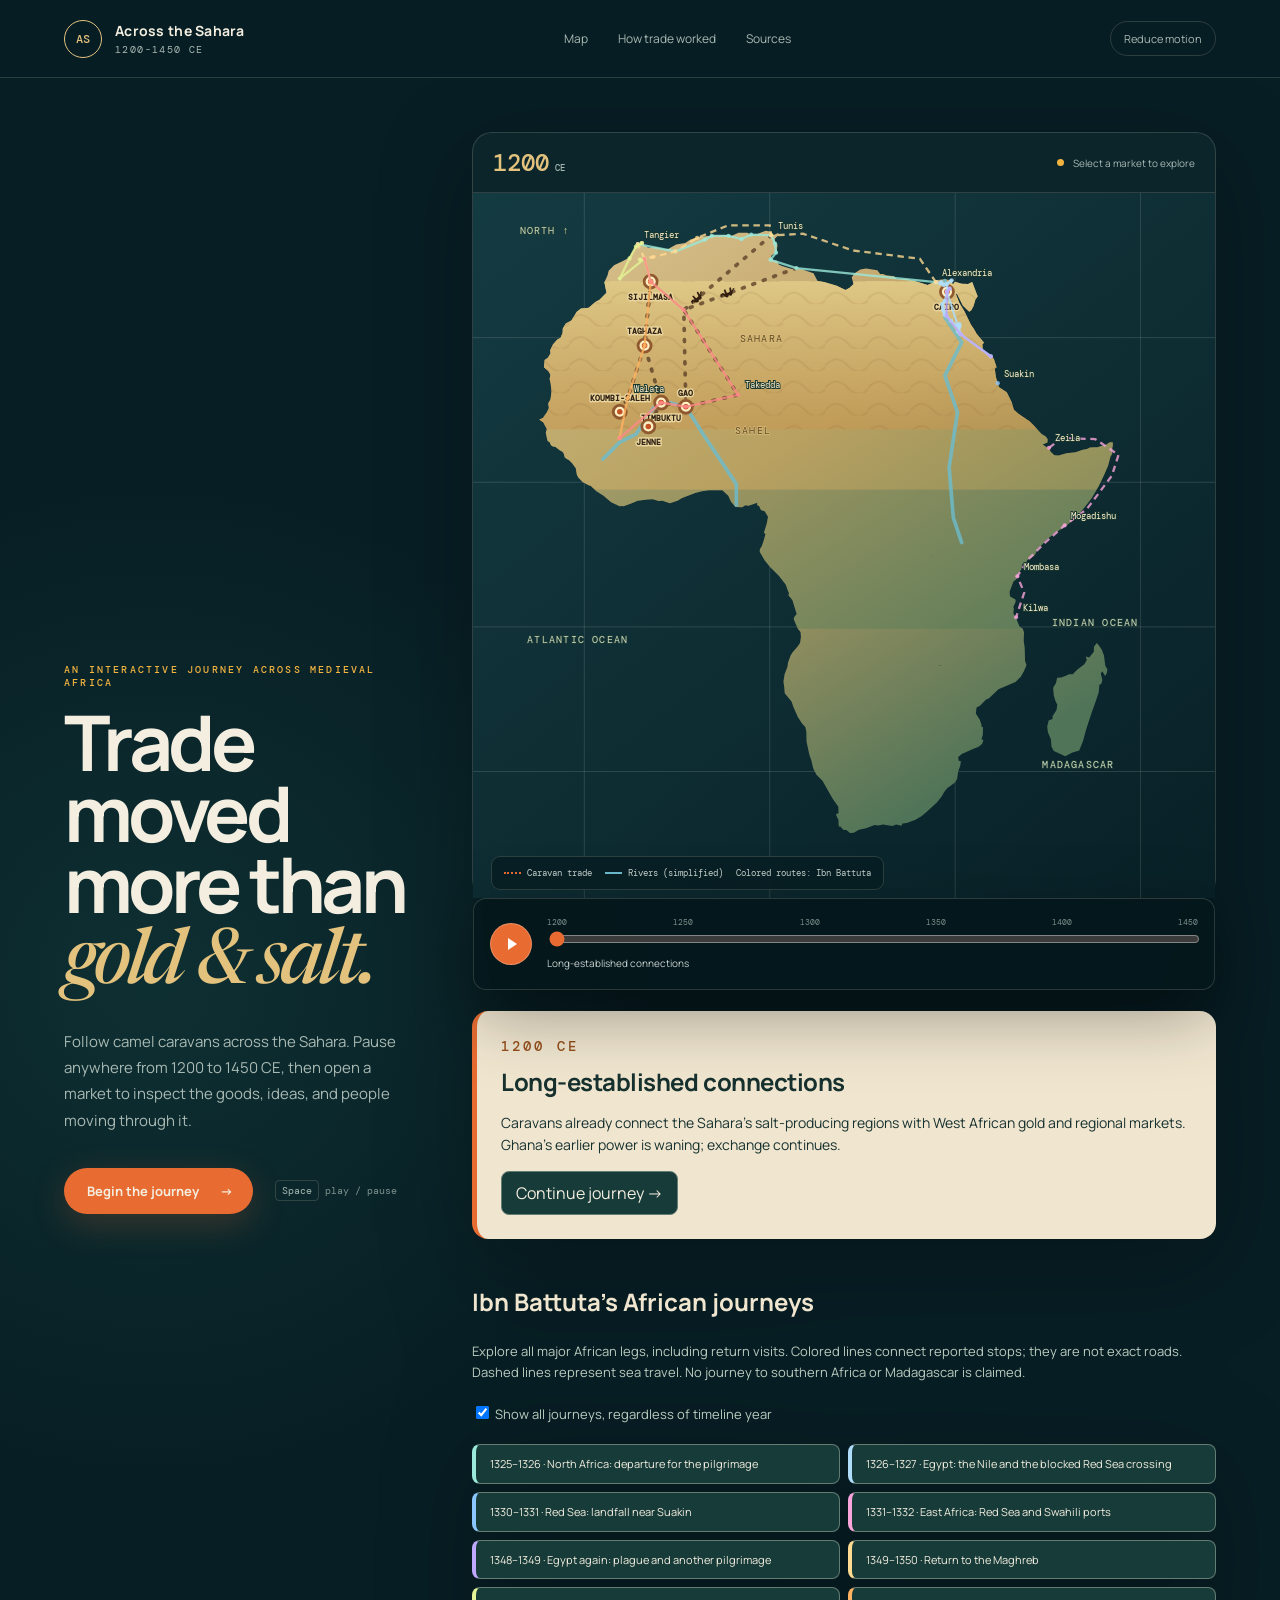
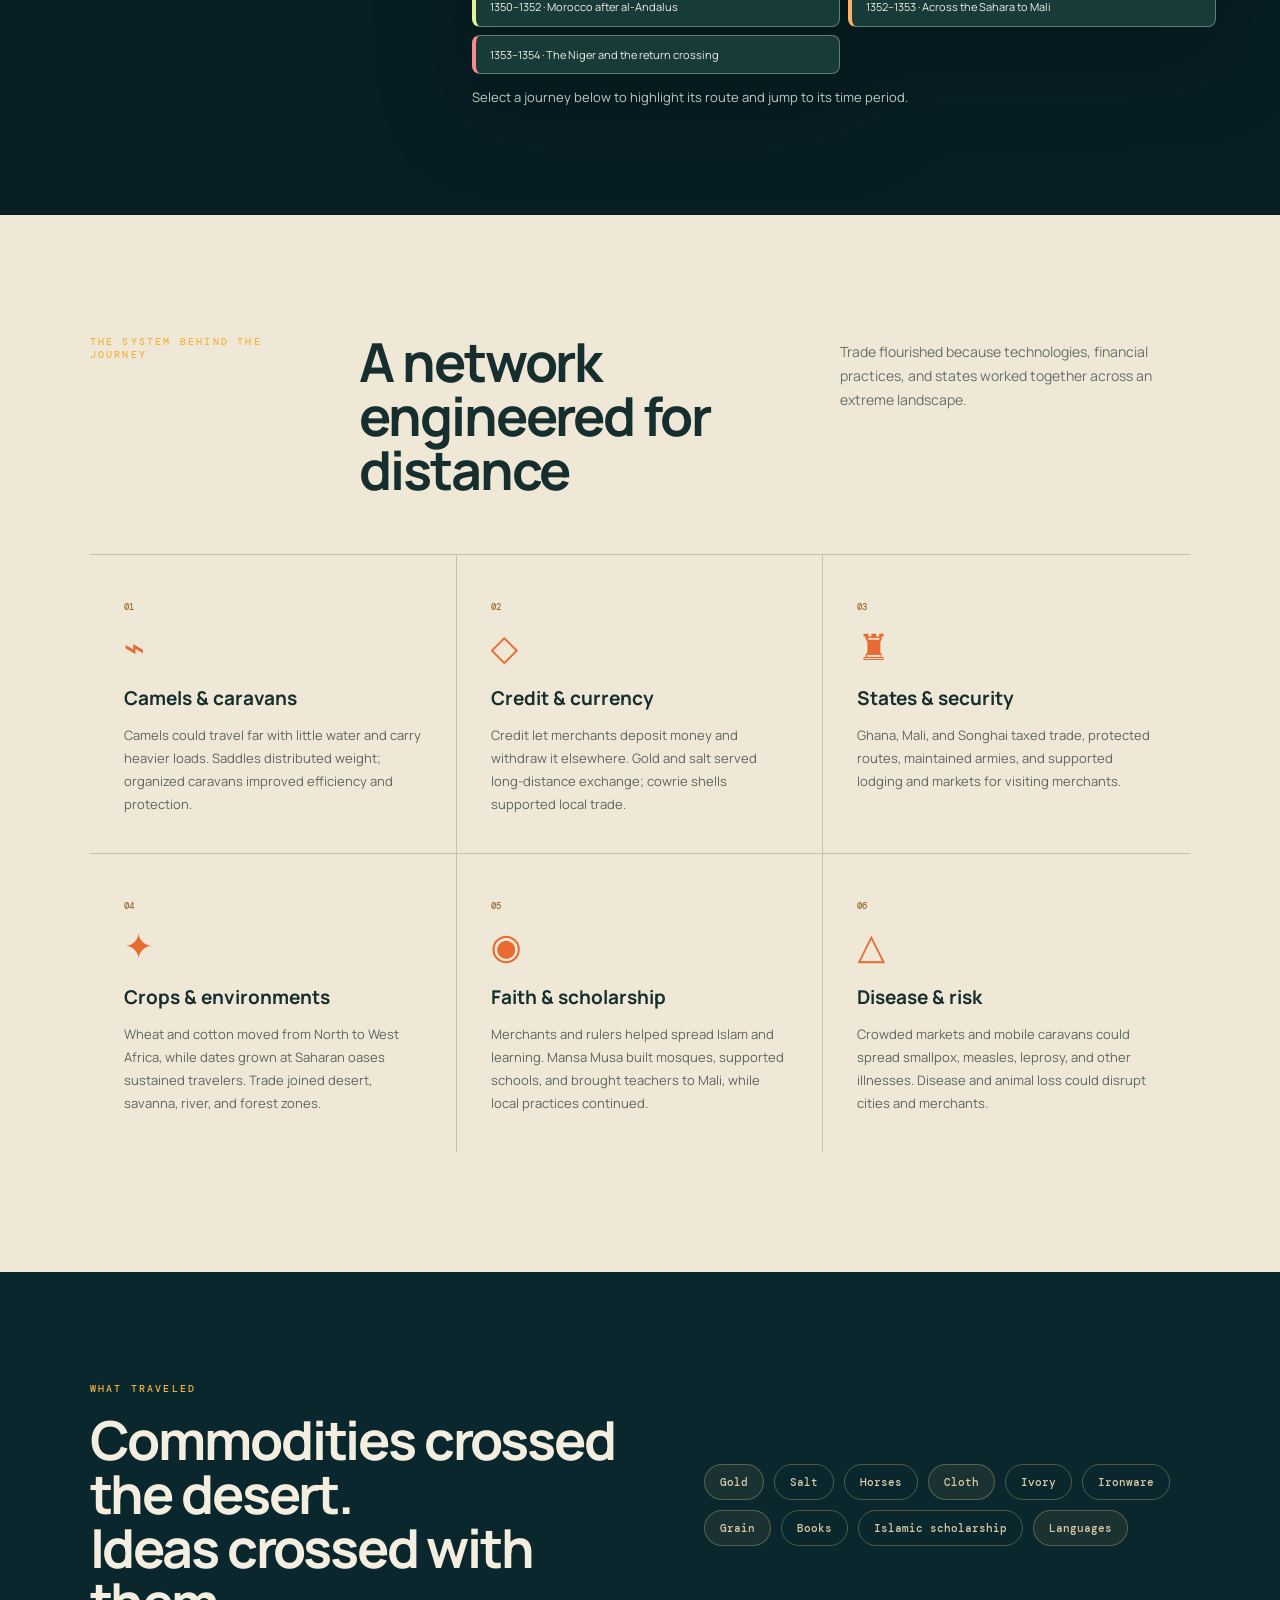
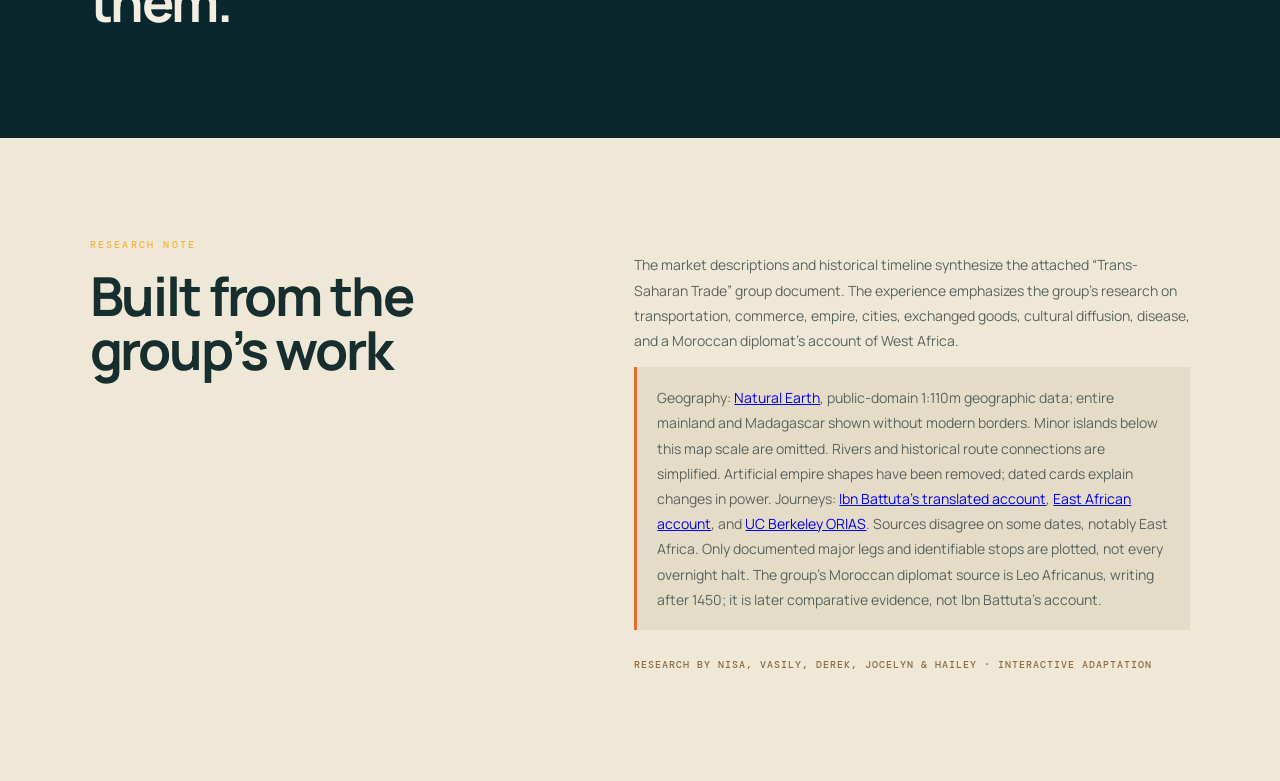
==== commit 86157d7f: "Include Suakin and label African journey stops; refresh atlas assets" ====
--- a/trans-saharan-trade/index.html
+++ b/trans-saharan-trade/index.html
@@ -5,7 +5,7 @@
   <meta name="viewport" content="width=device-width,initial-scale=1">
   <meta name="description" content="An interactive map of trans-Saharan trade, 1200-1450 CE, based on student group research.">
   <title>Across the Sahara | 1200-1450 CE</title>
-  <link rel="stylesheet" href="styles.css">
+  <link rel="stylesheet" href="styles.css?v=4">
 </head>
 <body>
   <header class="topbar">
@@ -166,6 +166,6 @@
 
   <script src="geography.js?v=2"></script>
   <script src="app.js?v=2"></script>
-  <script src="atlas.js?v=2"></script>
+  <script src="atlas.js?v=4"></script>
 </body>
 </html>
--- a/trans-saharan-trade/styles.css
+++ b/trans-saharan-trade/styles.css
@@ -17,6 +17,7 @@
 .history-panel h3{font-size:24px;margin:8px 0;letter-spacing:-.02em}
 .history-panel p{line-height:1.6;font-size:14px}
 .history-panel button,.journey-buttons button{border:1px solid #647d73;background:#173b39;color:#f3eedf;border-radius:8px;padding:10px 14px;cursor:pointer}
+.history-panel.era-popup{position:fixed;z-index:30;bottom:24px;right:24px;width:min(380px,calc(100vw - 32px));box-shadow:0 20px 80px #0009;max-height:70vh;overflow:auto}
 .journey-panel{padding:24px 0;font-size:13px;line-height:1.6;color:#baccbf}
 .journey-panel h2{color:#f0e6d0;font-size:24px}
 .journey-panel label{display:block;margin:20px 0}
@@ -25,6 +26,7 @@
 .journey-buttons button[aria-pressed=true]{background:#345c53;outline:2px solid #f3b33f}
 .route-stops{font-size:12px;color:#dfc987}
 .ibn-routes{pointer-events:none}
+.journey-stop-labels{pointer-events:none;font:10px DM Mono;fill:#fff1cd;paint-order:stroke;stroke:#16362f;stroke-width:2px}
 @media(max-width:1050px){.hero{grid-template-columns:1fr}}
 @media(max-width:700px){.journey-buttons{grid-template-columns:1fr}.map-legend{font-size:8px!important;padding:5px!important}.history-panel{padding:18px}.map-controls{margin-top:8px}.map-viewport{margin-bottom:112px}.hero-copy{display:block}}
 html{scroll-behavior:smooth}
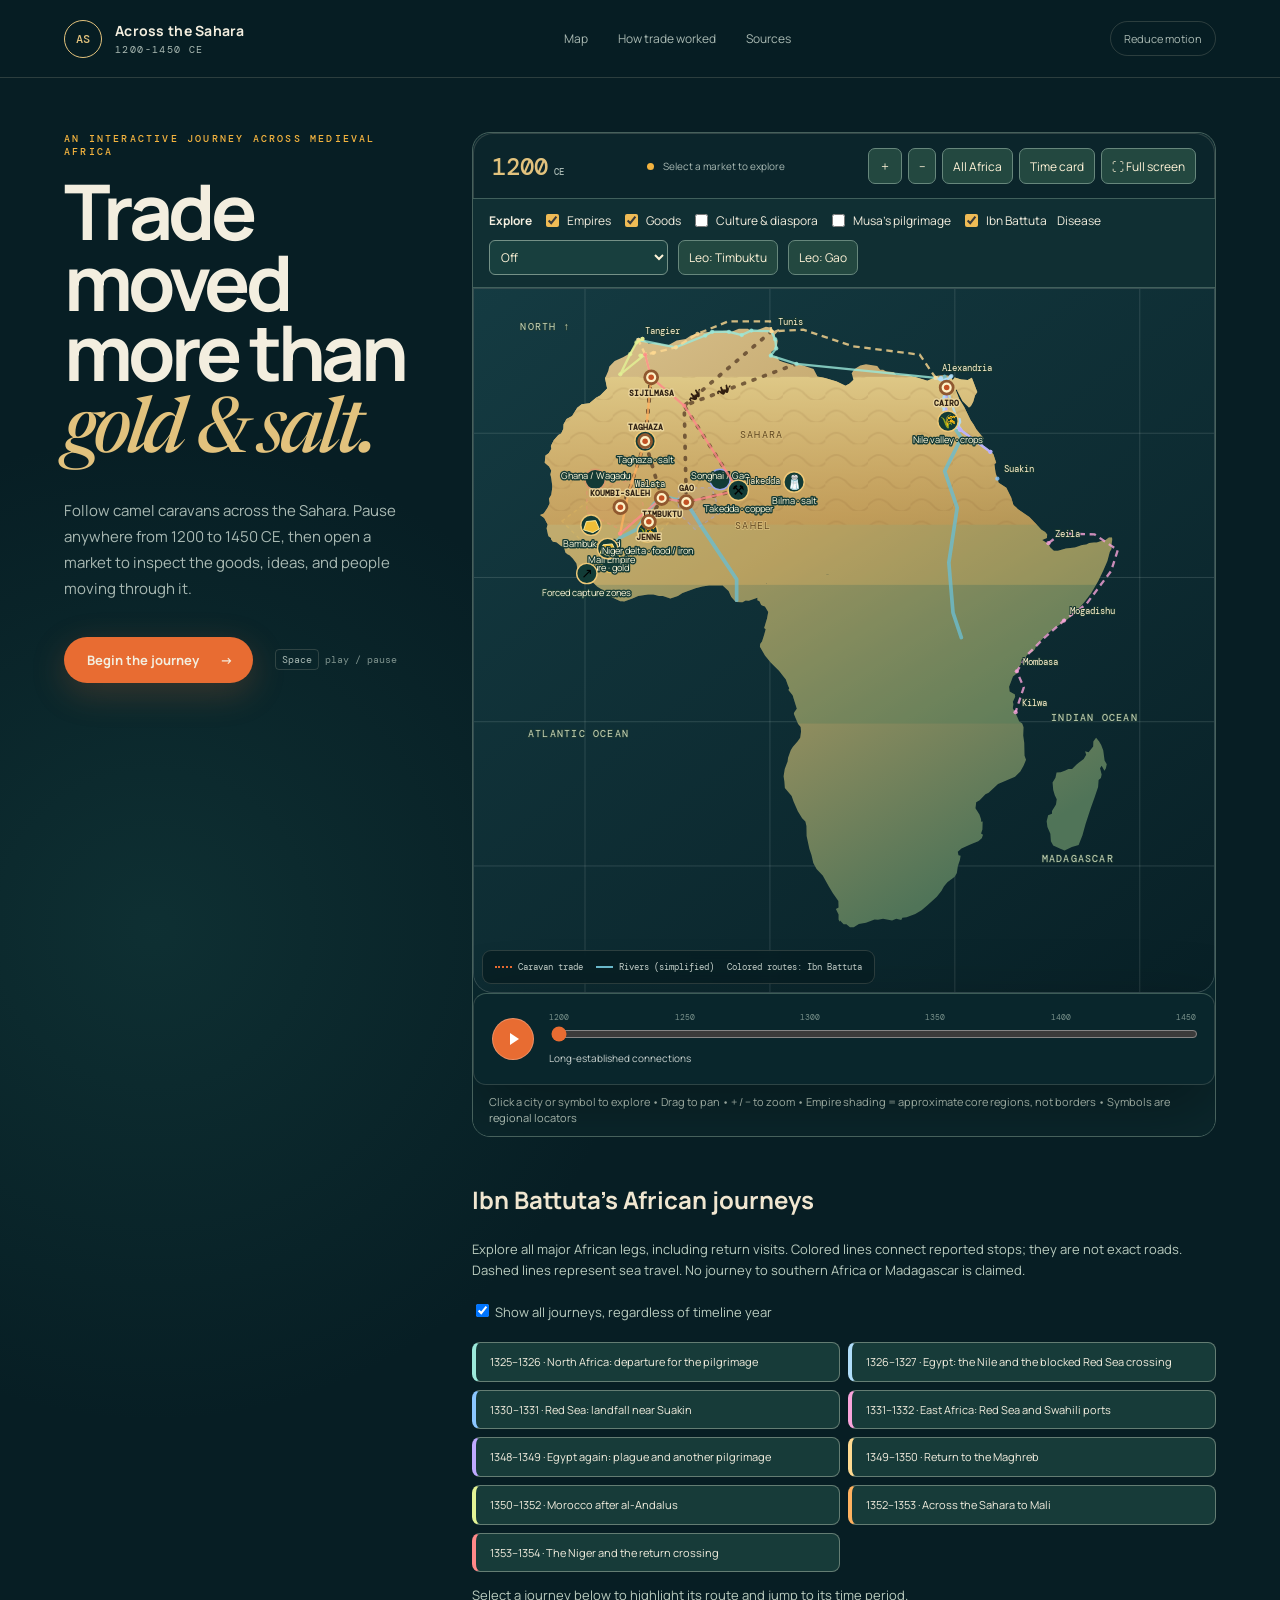
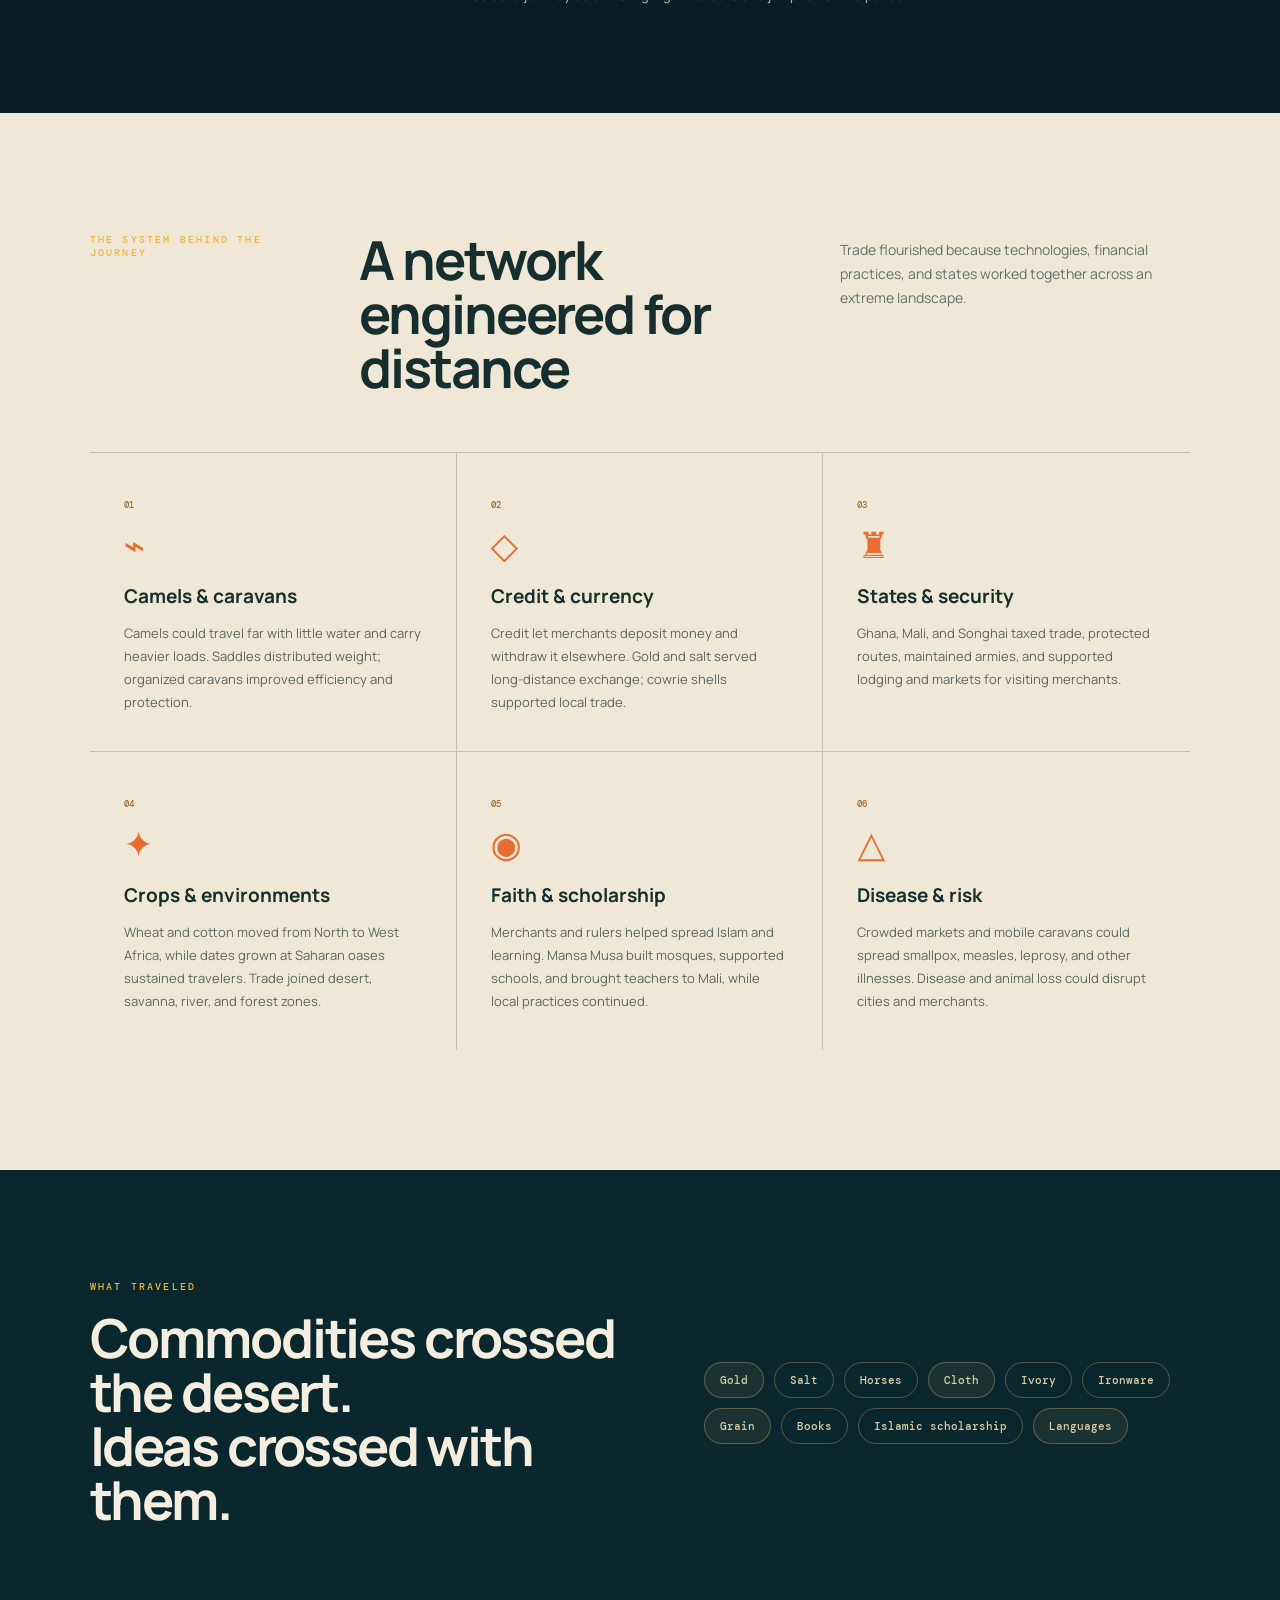
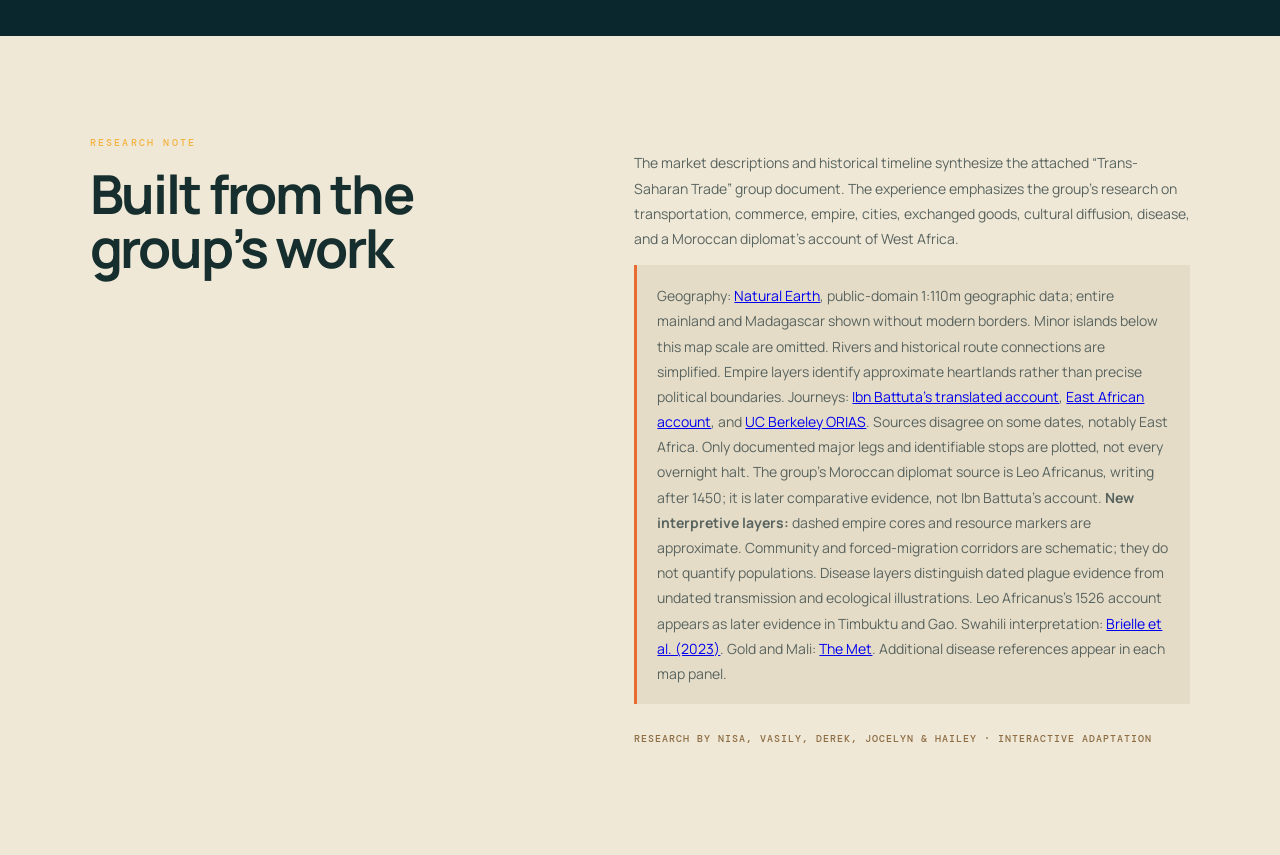
==== commit ffe24314: "Add interactive map layers, fullscreen and Leo Africanus city accounts" ====
--- a/trans-saharan-trade/index.html
+++ b/trans-saharan-trade/index.html
@@ -6,6 +6,7 @@
   <meta name="description" content="An interactive map of trans-Saharan trade, 1200-1450 CE, based on student group research.">
   <title>Across the Sahara | 1200-1450 CE</title>
   <link rel="stylesheet" href="styles.css?v=4">
+  <link rel="stylesheet" href="explorer.css?v=5">
 </head>
 <body>
   <header class="topbar">
@@ -165,7 +166,8 @@
   </dialog>
 
   <script src="geography.js?v=2"></script>
-  <script src="app.js?v=2"></script>
+  <script src="app.js?v=5"></script>
   <script src="atlas.js?v=4"></script>
+  <script src="explorer.js?v=5"></script>
 </body>
 </html>
--- a/trans-saharan-trade/styles.css
+++ b/trans-saharan-trade/styles.css
@@ -3,7 +3,7 @@
 :root{--ink:#f3eedf;--muted:#a9b9b3;--night:#071e24;--night-2:#0d2b31;--sand:#e2c27d;--gold:#f3b33f;--orange:#e86c32;--teal:#7eb9a5;--line:rgba(238,230,207,.16);--shadow:0 24px 70px rgba(0,0,0,.35)}
 *{box-sizing:border-box}
 /* Geographic atlas revision: keep the whole continent visible at every screen size. */
-.hero{grid-template-columns:minmax(230px,.55fr) minmax(620px,1.5fr);align-items:start}
+.hero{grid-template-columns:minmax(230px,.55fr) minmax(620px,1.5fr);align-items:start!important}
 .map-viewport{aspect-ratio:800/760!important;min-height:0!important}
 .map-viewport svg{width:100%!important;height:100%!important;transform:none!important}
 .map-controls{position:relative!important;left:auto!important;right:auto!important;bottom:auto!important;margin:0 0 12px}
--- a/trans-saharan-trade/explorer.css
+++ b/trans-saharan-trade/explorer.css
@@ -0,0 +1,46 @@
+.simulation{position:relative;background:#0a282e;border:1px solid #47615c;border-radius:18px;overflow:hidden;isolation:isolate}
+.atlas-shell{filter:none}
+.simulation .map-toolbar{gap:12px;flex-wrap:wrap;padding:14px 18px;height:auto;min-height:60px;flex-shrink:0}
+.simulation button,.simulation select{font:inherit}
+.simulation button:focus-visible,.simulation input:focus-visible,.simulation select:focus-visible,.simulation [role=button]:focus-visible{outline:3px solid #ffcc68;outline-offset:3px}
+.sim-actions{display:flex;gap:6px;margin-left:auto;flex-wrap:wrap}
+.sim-actions button,.layer-tools button,.popup-action{background:#234840;border:1px solid #67877c;border-radius:7px;padding:8px 10px;color:#fff3d7;cursor:pointer;font-size:12px}
+.layer-tools{padding:12px 16px;background:#102f33;border-block:1px solid #41605c;display:flex;gap:10px;align-items:center;flex-wrap:wrap;font-size:12px}
+.layer-tools label{display:flex;gap:5px;align-items:center;cursor:pointer}
+.layer-tools input{accent-color:#efbb55}
+.layer-tools select{background:#183f3e;border:1px solid #759187;color:#fff4d9;padding:7px;max-width:190px;border-radius:6px}
+.simulation .map-viewport{position:relative;aspect-ratio:800/760!important;margin:0!important;overflow:hidden!important;min-height:380px!important;background:#103039}
+.simulation #tradeMap{display:block;touch-action:none;cursor:grab;max-height:none}
+.simulation #tradeMap:active{cursor:grabbing}
+.simulation .map-controls{position:relative!important;margin:0!important;padding:14px 18px;background:#09262c;border-top:1px solid #3d5c57;z-index:2}
+.simulation .map-legend{position:absolute;bottom:8px!important;left:8px;right:auto;max-width:calc(100% - 16px);pointer-events:none}
+.sim-note{font-size:11px;line-height:1.5;color:#c0d1c5;margin:0;padding:9px 16px;background:#0b272c}
+.map-popup{position:absolute;right:12px;top:12px;width:min(355px,calc(100% - 24px));max-height:calc(100% - 62px);overflow:auto;z-index:8;background:#f4ecd9;color:#213d35;border:1px solid #d2b471;border-radius:12px;box-shadow:0 16px 48px #001b;overscroll-behavior:contain;padding:22px;font-size:13px;line-height:1.65}
+.map-popup[hidden]{display:none}
+.map-popup h2{font-size:27px;line-height:1.15;margin:8px 28px 12px 0;letter-spacing:-.03em;color:#173a34}
+.map-popup h3{font-size:16px;margin:20px 0 7px;color:#224c40}
+.map-popup p{margin:9px 0}
+.map-popup .eyebrow{font-size:10px;color:#80511b;letter-spacing:.12em;margin:0 30px 5px 0}
+.popup-close{position:sticky;top:0;float:right;margin:-12px -10px 0 5px;background:#173d35;border:0;border-radius:50%;color:#fff;font-size:23px!important;width:32px;height:32px;cursor:pointer;z-index:2}
+.map-popup a{color:#225a68;text-decoration:underline}
+.map-popup ul{padding-left:19px}
+.later-account{background:#e4dbc3;border-left:4px solid #a2752c;padding:12px;margin:14px 0}
+.later-account h3{margin-top:0}
+.market-illustration{background:linear-gradient(#d1e4dc,#ede0bb);border-radius:8px;overflow:hidden;margin:12px 0}
+.market-illustration svg{width:100%!important;height:auto!important;display:block}
+.market-goods{display:flex;flex-wrap:wrap;gap:6px;margin:12px 0}
+.market-goods span{background:#e2dcc8;padding:5px 8px;border-radius:5px;font-size:12px}
+.map-layer-label{font:10px Manrope,system-ui;fill:#fff6d8;paint-order:stroke;stroke:#153b35;stroke-width:3px;stroke-linejoin:round;pointer-events:none}
+.empire-label{font:bold 10px Manrope,system-ui;fill:#fff9e0;paint-order:stroke;stroke:#203d37;stroke-width:3px;pointer-events:none}
+.atlas-feature{cursor:pointer}.atlas-feature:focus{outline:none}.atlas-feature:focus .feature-ring{stroke:#fff;stroke-width:3}
+.atlas-feature text{pointer-events:none}.flow-line{fill:none;stroke-width:2;stroke-dasharray:6 5;opacity:.85;pointer-events:none}
+.sim-playing .flow-line{animation:flow 2.5s linear infinite}.reduced-motion .flow-line{animation:none}
+@keyframes flow{to{stroke-dashoffset:-44}}
+.simulation:fullscreen,.simulation.expanded{width:100vw;height:100dvh;max-width:none;border:0;border-radius:0;display:flex;flex-direction:column;background:#09262c}
+.simulation.expanded{position:fixed;inset:0;z-index:100}
+.simulation:fullscreen .map-viewport,.simulation.expanded .map-viewport{flex:1;min-height:0!important;aspect-ratio:auto!important}
+.simulation:fullscreen #tradeMap,.simulation.expanded #tradeMap{height:100%!important;width:100%!important}
+.simulation:fullscreen .map-controls,.simulation.expanded .map-controls{flex-shrink:0}
+.simulation .reset-view{display:none}
+.atlas-shell>.history-panel{display:none!important}
+@media(max-width:700px){.layer-tools{gap:9px;padding:10px;font-size:11px}.sim-actions button{padding:7px}.map-popup{max-height:calc(100% - 46px);padding:17px;width:min(320px,calc(100% - 24px))}.simulation .map-toolbar{padding:10px}.simulation .map-controls{padding:10px}.sim-note{font-size:10px}.simulation:fullscreen .sim-note,.simulation.expanded .sim-note{display:none}}
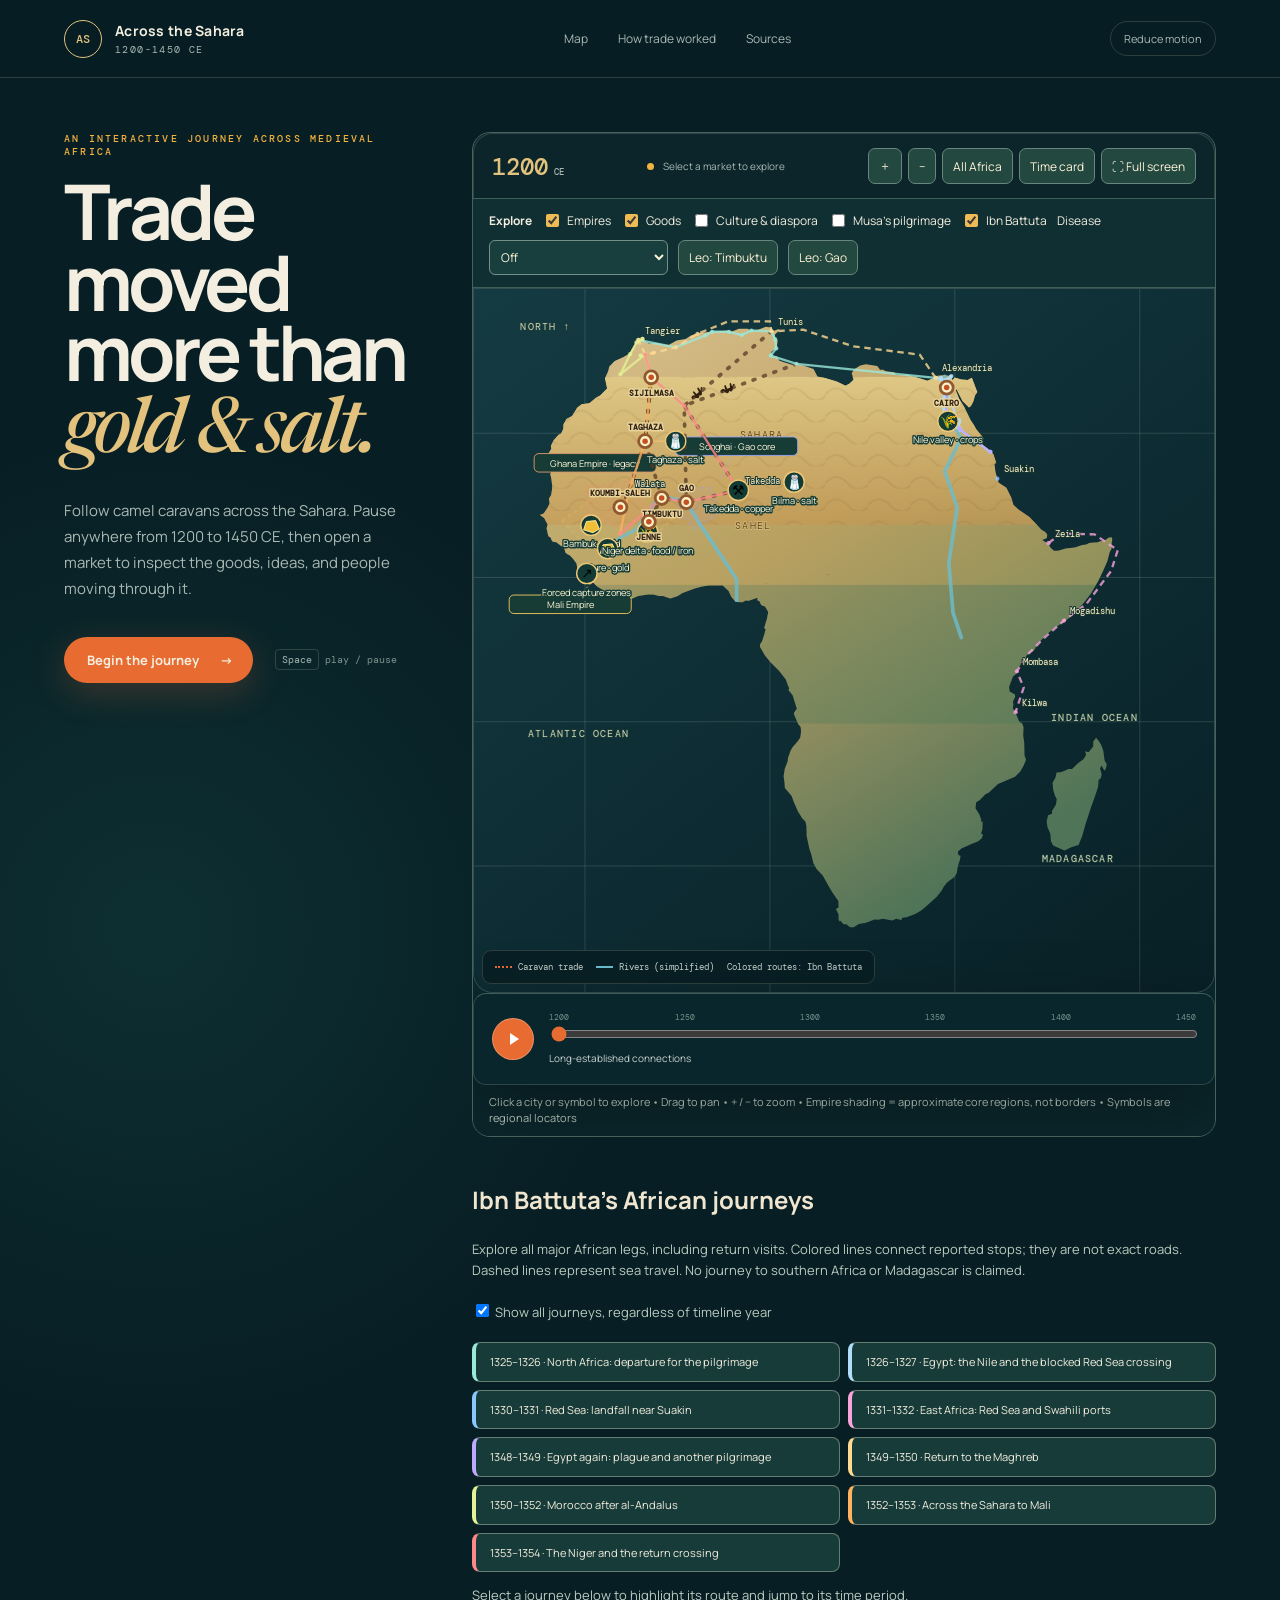
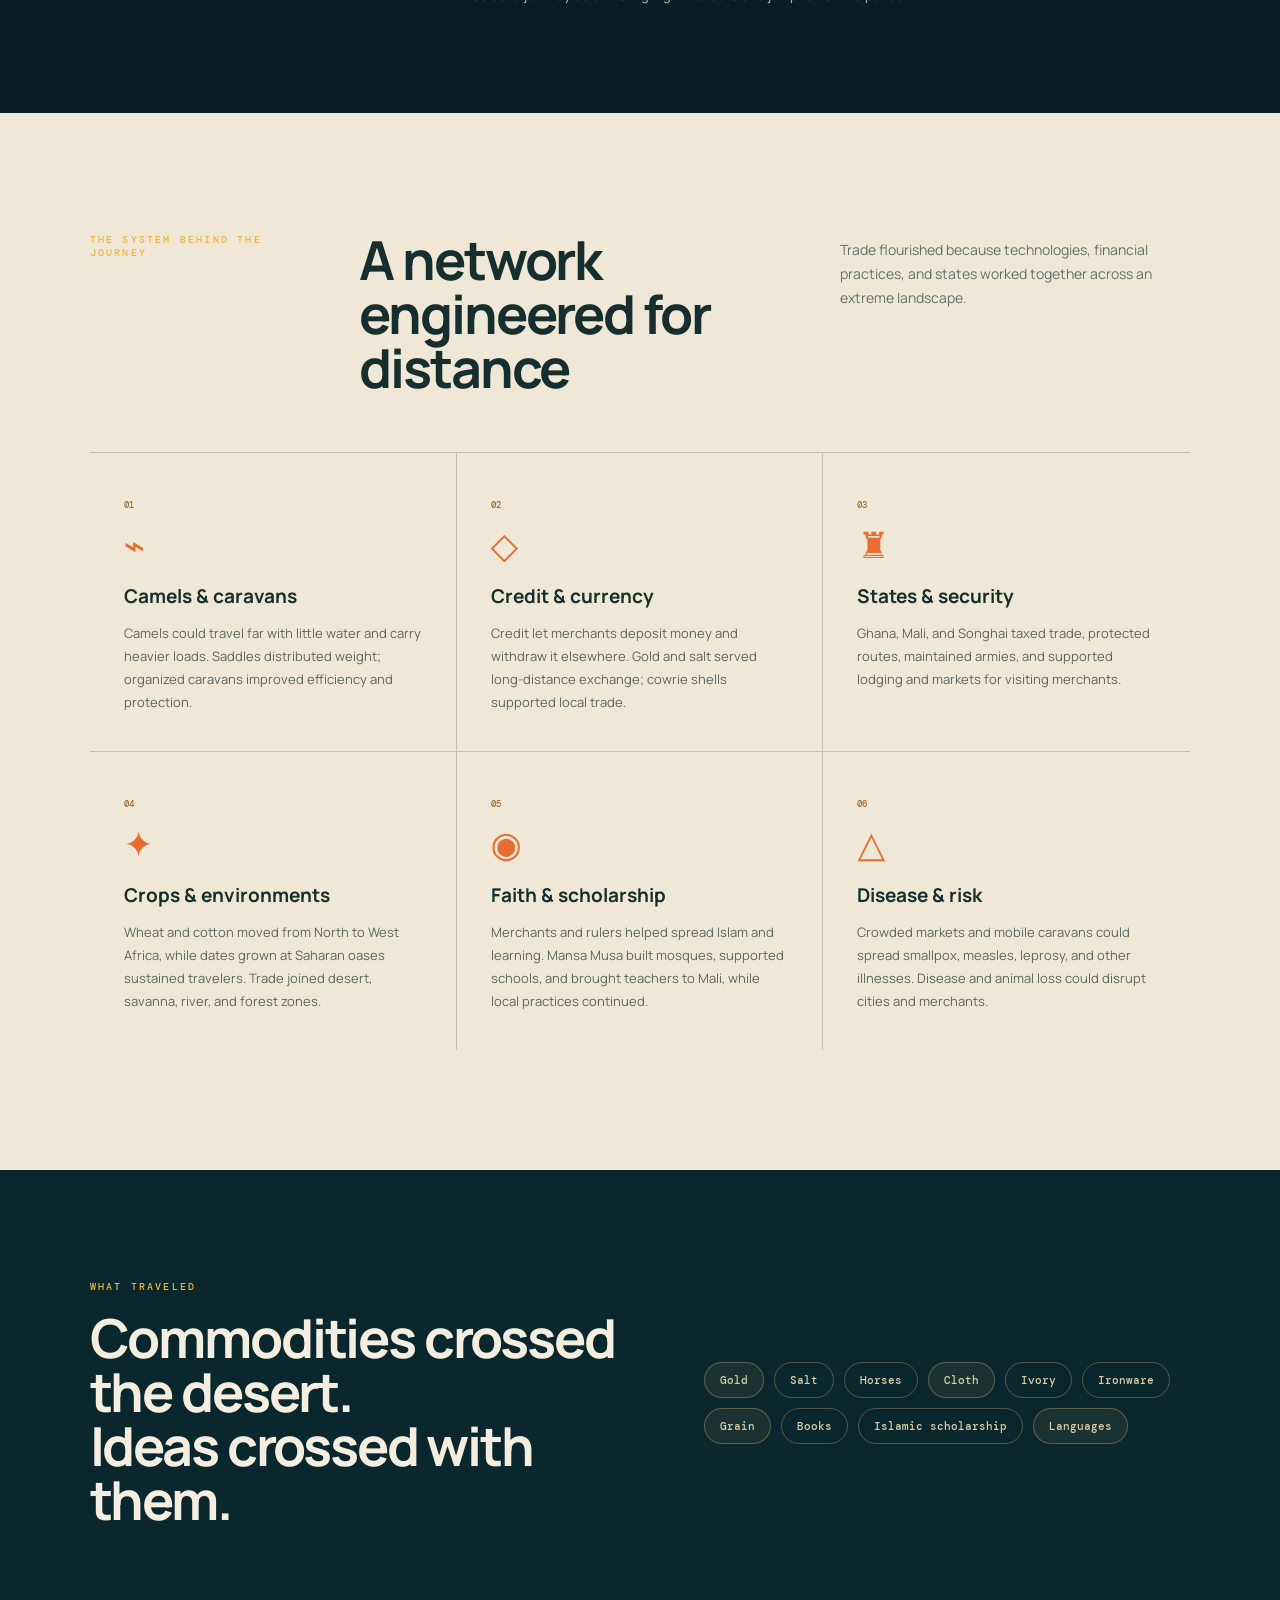
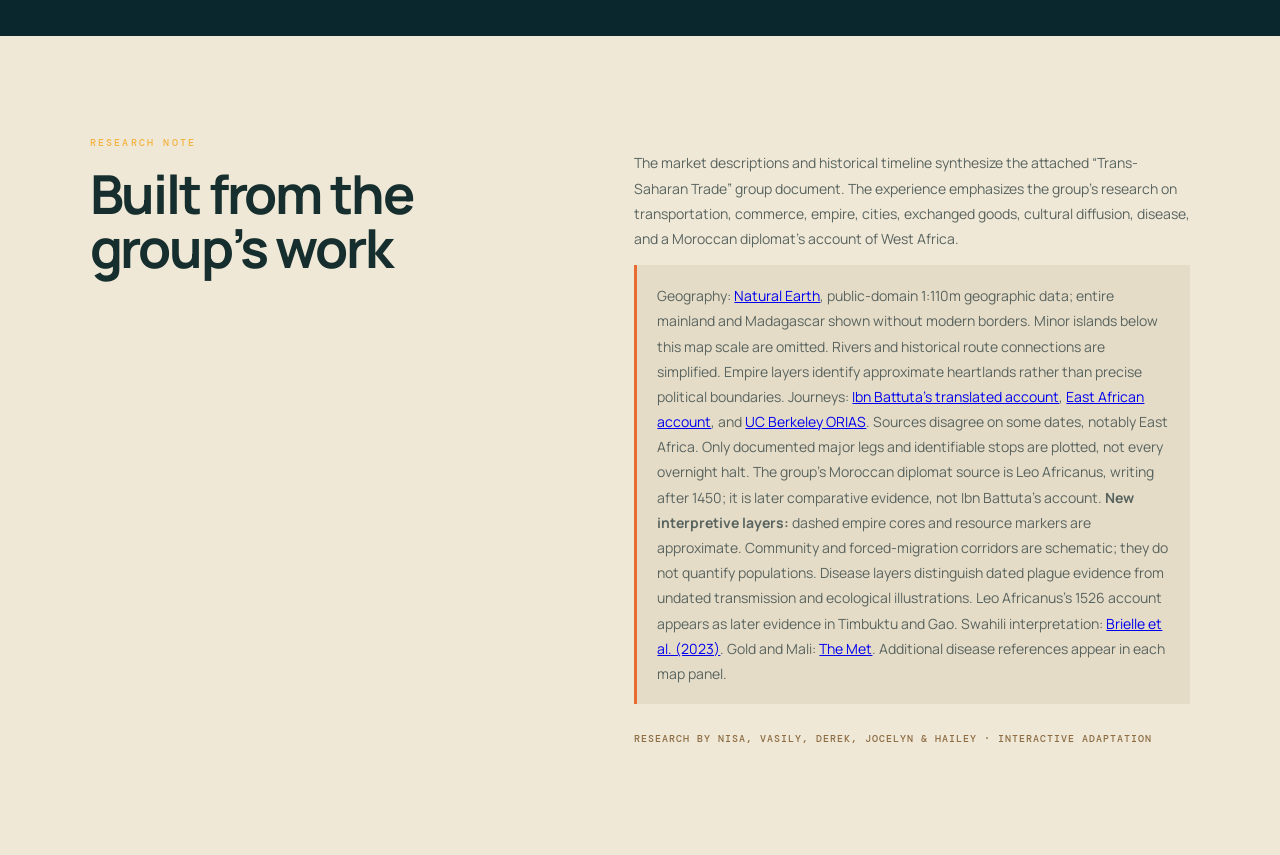
==== commit fe264c85: "Separate empire labels and salt symbols for map readability" ====
--- a/trans-saharan-trade/index.html
+++ b/trans-saharan-trade/index.html
@@ -168,6 +168,6 @@
   <script src="geography.js?v=2"></script>
   <script src="app.js?v=5"></script>
   <script src="atlas.js?v=4"></script>
-  <script src="explorer.js?v=5"></script>
+  <script src="explorer.js?v=6"></script>
 </body>
 </html>
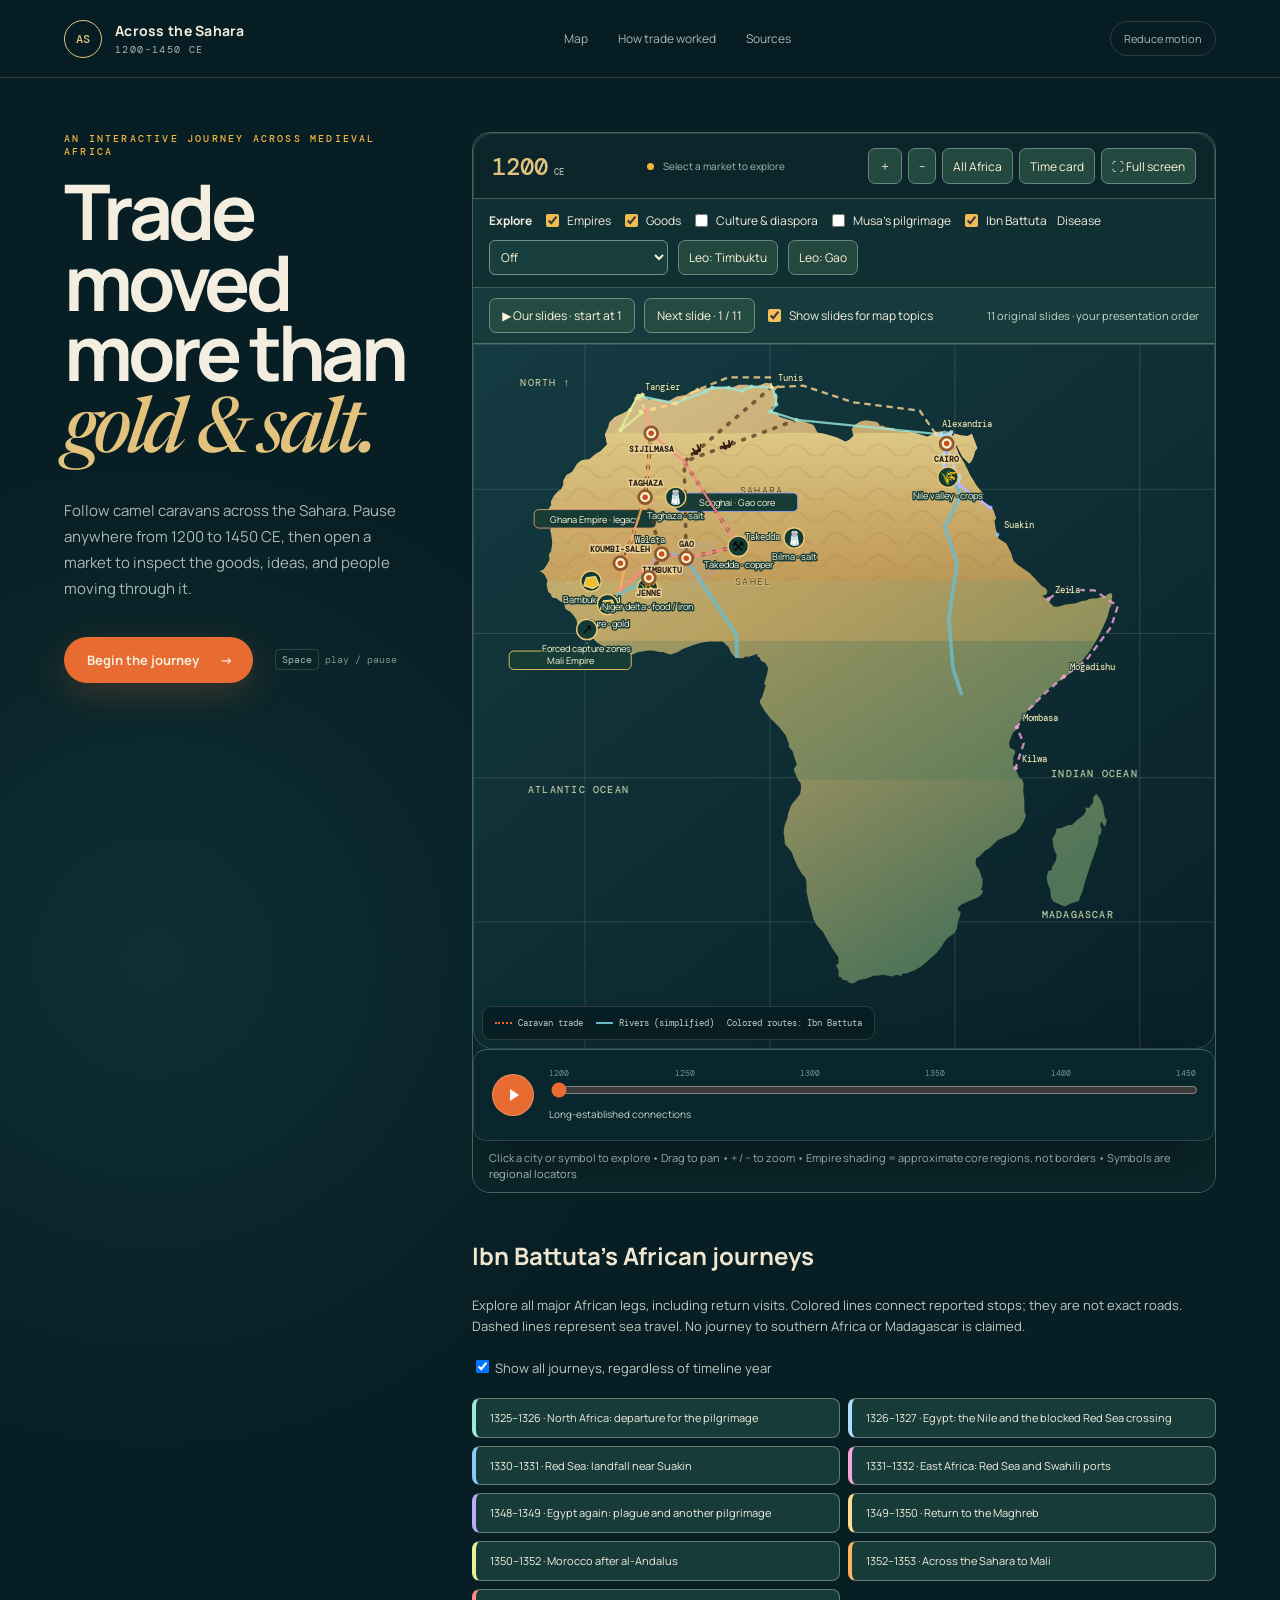
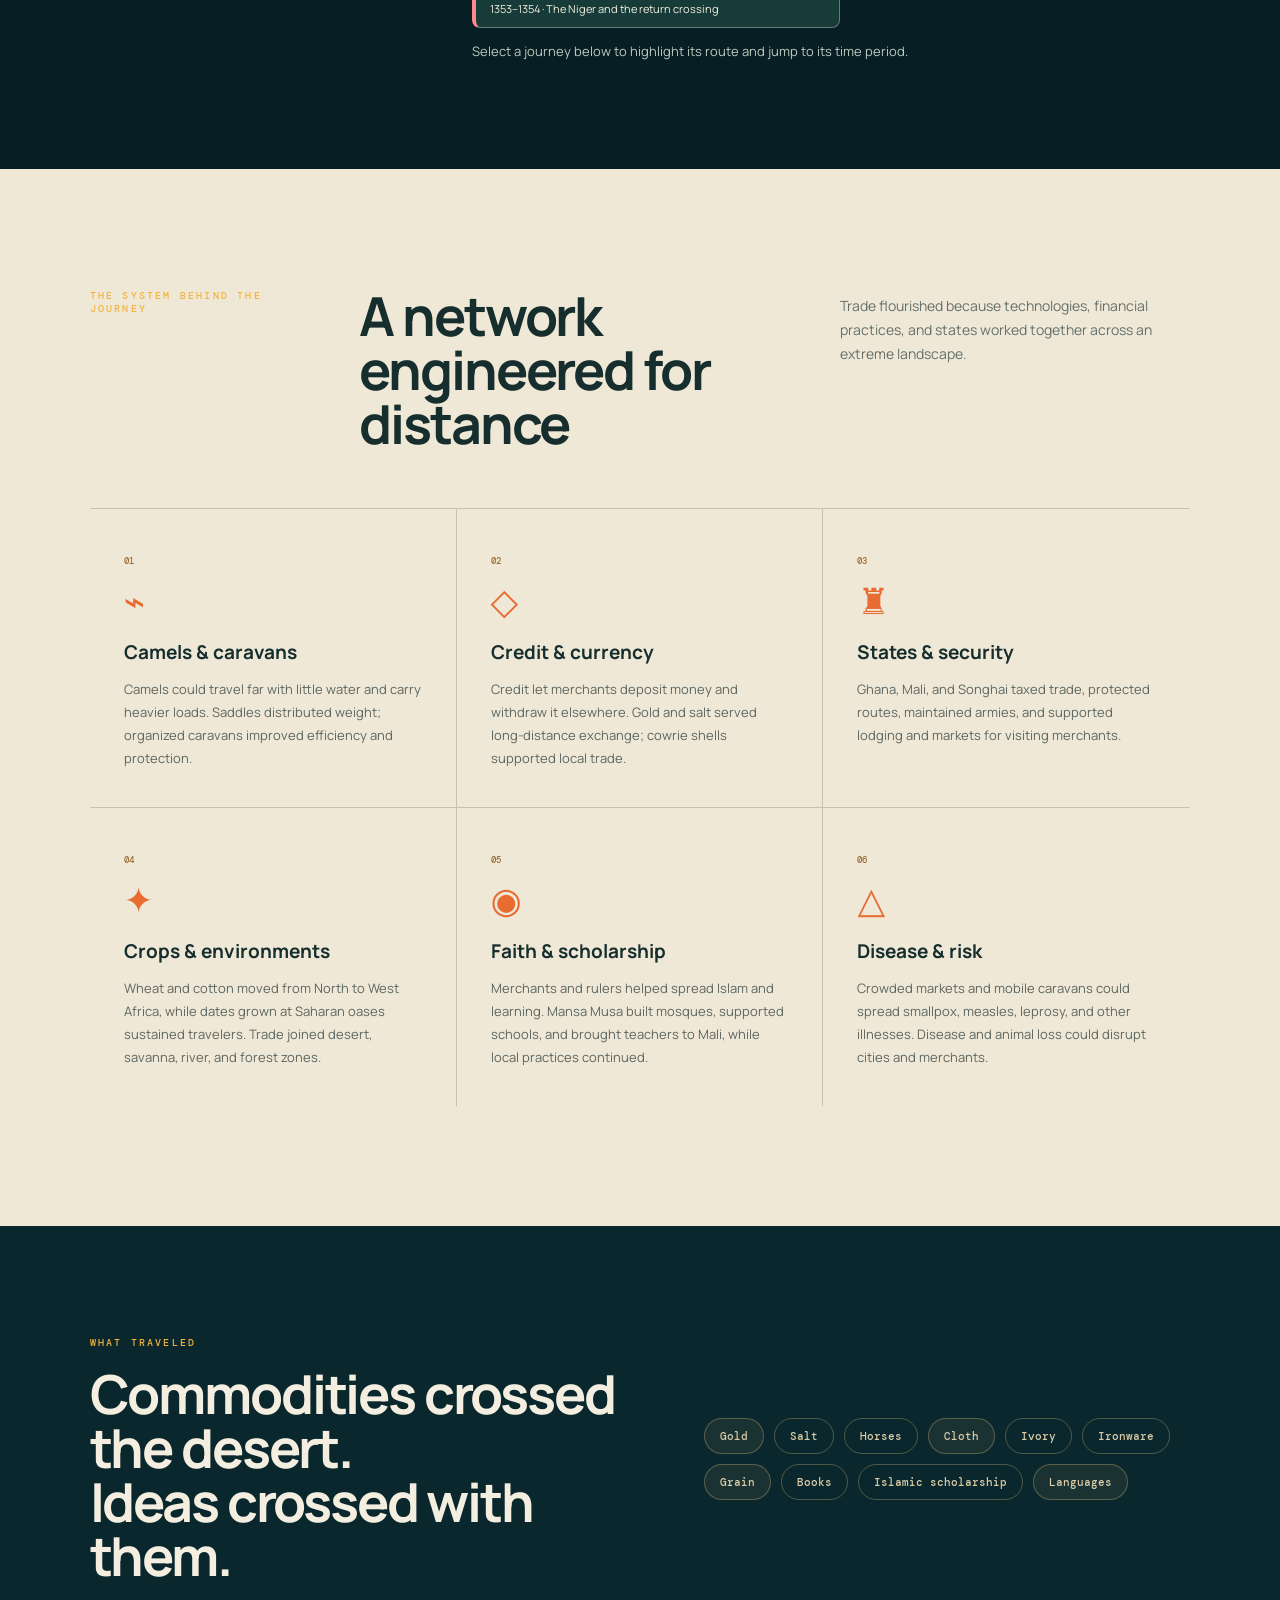
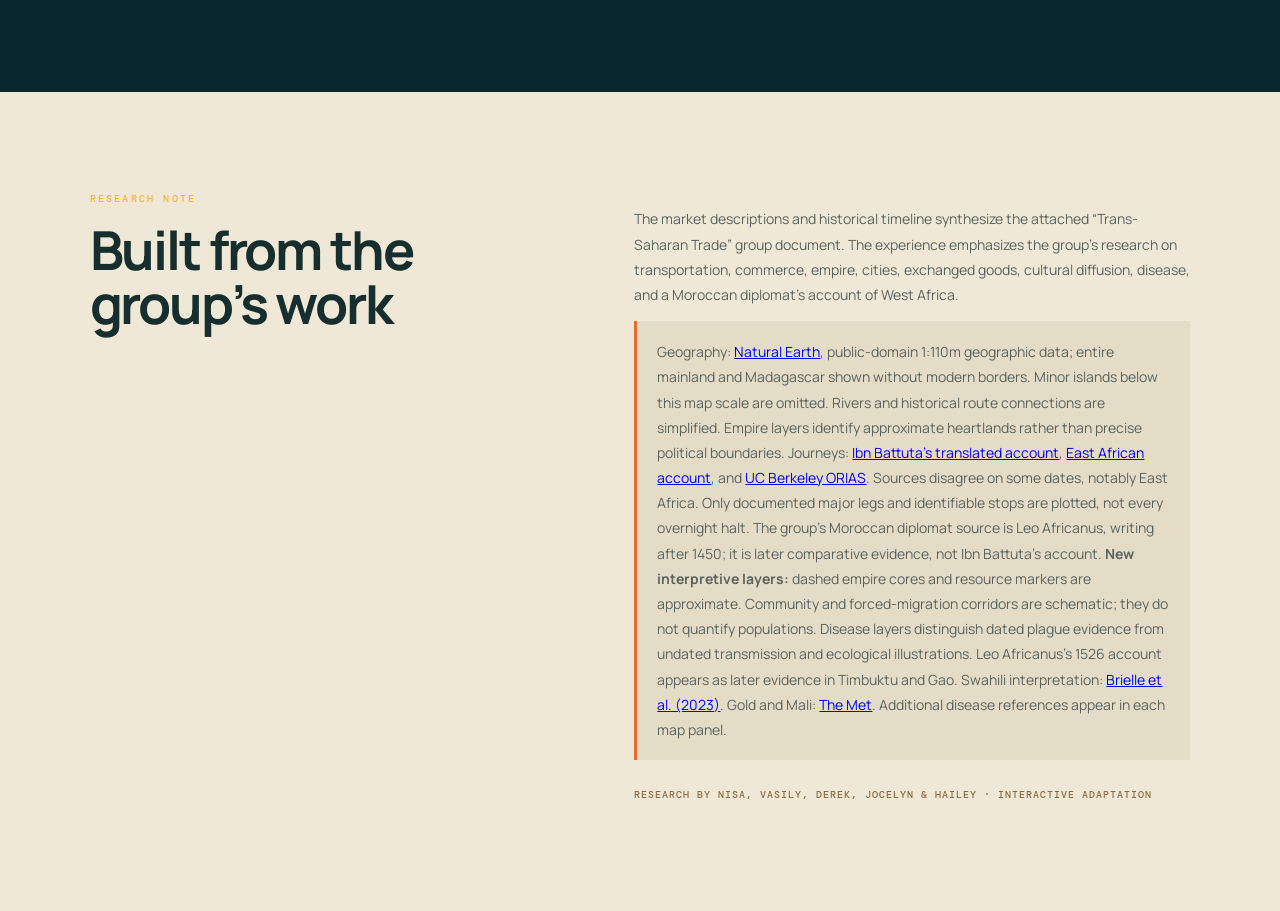
==== commit 6b942a4f: "Integrate all 11 class slides with ordered navigation, map topics and fullscreen popups" ====
--- a/trans-saharan-trade/index.html
+++ b/trans-saharan-trade/index.html
@@ -7,6 +7,7 @@
   <title>Across the Sahara | 1200-1450 CE</title>
   <link rel="stylesheet" href="styles.css?v=4">
   <link rel="stylesheet" href="explorer.css?v=5">
+  <link rel="stylesheet" href="slides.css?v=8">
 </head>
 <body>
   <header class="topbar">
@@ -168,6 +169,7 @@
   <script src="geography.js?v=2"></script>
   <script src="app.js?v=5"></script>
   <script src="atlas.js?v=4"></script>
-  <script src="explorer.js?v=6"></script>
+  <script src="explorer.js?v=8"></script>
+  <script src="slides.js?v=8"></script>
 </body>
 </html>
--- a/trans-saharan-trade/slides.css
+++ b/trans-saharan-trade/slides.css
@@ -0,0 +1,27 @@
+.slide-tour-bar{display:flex;align-items:center;gap:9px;flex-wrap:wrap;background:#163b3c;padding:10px 16px;border-bottom:1px solid #53716a;font-size:12px;flex-shrink:0}
+.slide-tour-bar button,.slide-card button,.popup-utilities button{border:1px solid #728c7d;border-radius:7px;background:#244b42;color:#fff4dc;padding:8px 12px;cursor:pointer;font:inherit}
+.slide-tour-bar label{display:flex;align-items:center;gap:5px}.slide-tour-bar input{accent-color:#f4c05b}
+#slideStatus{color:#c4d6c7;font-size:11px;margin-left:auto}
+.slide-card{position:absolute;inset:12px 12px auto;z-index:15;width:min(720px,calc(100% - 24px));margin-inline:auto;max-height:calc(100% - 24px);overflow:auto;background:#f7f2e8;color:#193d36;border:1px solid #d7c18d;border-radius:12px;box-shadow:0 18px 65px #0009;overscroll-behavior:contain;font-size:13px}
+.slide-card[hidden]{display:none!important}
+.slide-card header{display:flex;gap:12px;align-items:center;padding:11px 16px;background:#173d39;color:#faf2dc;position:sticky;top:0;z-index:2}
+.slide-card h2{font-size:17px;margin:0;flex:1;line-height:1.3}.slide-number{font:11px monospace;color:#eac579;white-space:nowrap}
+.slide-card .slide-close{padding:3px 10px;font-size:23px;line-height:1.2}
+.slide-image-frame{background:#e8e3d9;line-height:0;text-align:center;min-height:80px}
+.slide-image-frame img{display:block;width:100%;height:auto;object-fit:contain;margin:auto}
+.slide-caption{padding:10px 16px;margin:0;font-size:13px;line-height:1.5;border-top:1px solid #ddd0b3}
+.slide-caption strong{color:#845420}.slide-card footer{display:flex;gap:7px;flex-wrap:wrap;padding:11px 16px;border-top:1px solid #dbd1bc;position:sticky;bottom:0;background:#f7f2e8}
+.slide-card .slide-resume{background:#965421;border-color:#965421;margin-left:auto;color:white}
+.slide-card button:disabled{opacity:.35;cursor:default}
+.slide-card button:focus-visible{outline:3px solid #edb63b;outline-offset:2px}
+.slide-card details{padding:0 16px 10px;font-size:12px}.slide-card details p{line-height:1.5}
+.slide-card.slide-expanded{position:fixed;inset:0;width:100%;height:100dvh;max-height:none;border-radius:0;z-index:200;display:flex;flex-direction:column}
+.slide-card.slide-expanded .slide-image-frame{flex:1;min-height:0;display:flex;align-items:center;justify-content:center}
+.slide-card.slide-expanded .slide-image-frame img{width:100%;height:100%;object-fit:contain}
+.slide-card.slide-expanded header,.slide-card.slide-expanded footer,.slide-card.slide-expanded .slide-caption,.slide-card.slide-expanded details{flex-shrink:0}
+.slide-card.slide-expanded details[open]{max-height:22vh;overflow:auto}
+.popup-utilities{display:flex;gap:6px;flex-wrap:wrap;position:sticky;bottom:-22px;background:#f4ecd9;padding:12px 0 2px;border-top:1px solid #cbbb96;margin-top:14px}
+.map-popup.popup-expanded{position:fixed;inset:0;width:100%;height:100dvh;max-height:none;border-radius:0;z-index:190;padding:28px max(24px,calc((100vw - 850px)/2));font-size:16px}
+.map-popup.popup-expanded .popup-utilities{bottom:-28px}
+.slide-card .original-note{font-size:10px;color:#6c7469;margin:0;padding:5px 16px}
+@media(max-width:700px){.slide-tour-bar{padding:8px 10px}.slide-card{inset:6px 6px auto;width:calc(100% - 12px);max-height:calc(100% - 12px)}.slide-card header{padding:9px;gap:8px}.slide-card h2{font-size:14px}.slide-card footer{padding:9px}.slide-card footer button{font-size:11px;padding:7px}.slide-caption{font-size:12px;padding:9px}.slide-card.slide-expanded{inset:0;width:100%;max-height:none}.slide-card.slide-expanded .slide-image-frame{flex:1;min-height:100px}.slide-tour-bar #slideStatus{width:100%;margin:0}}
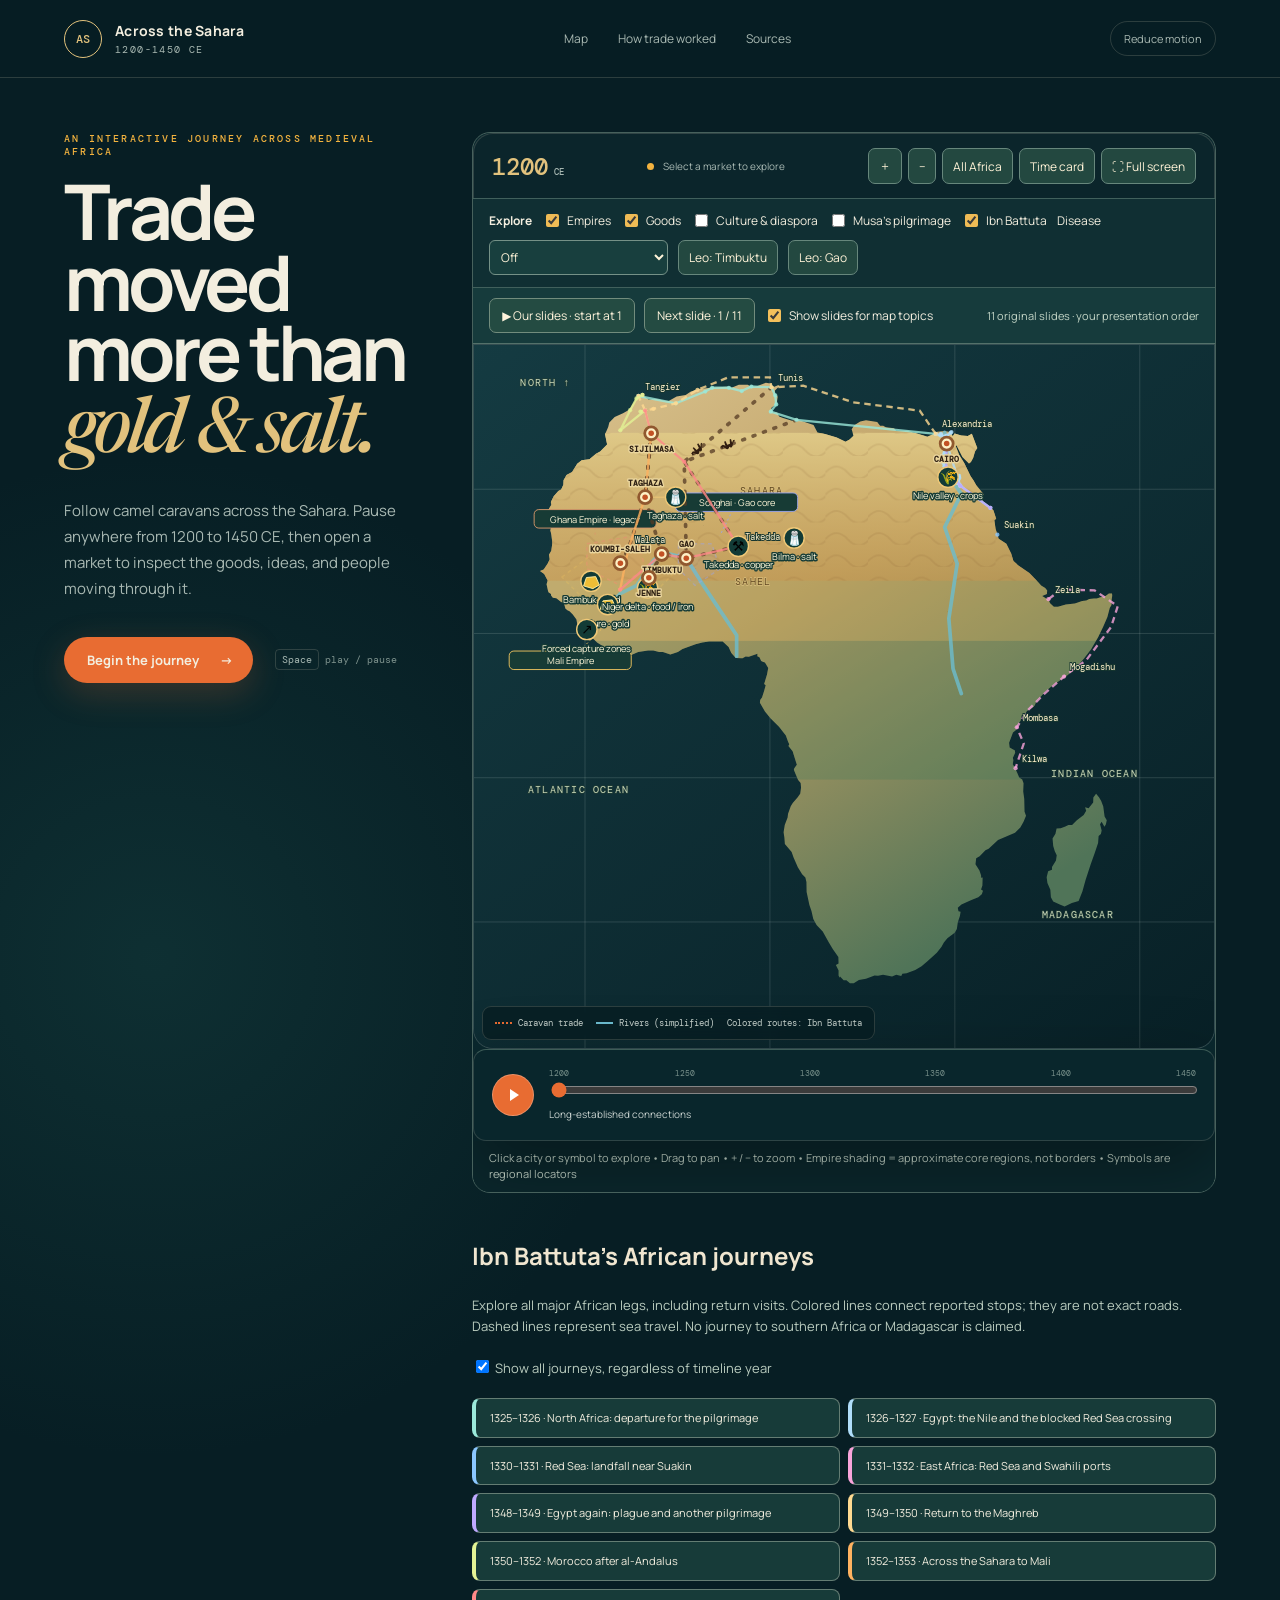
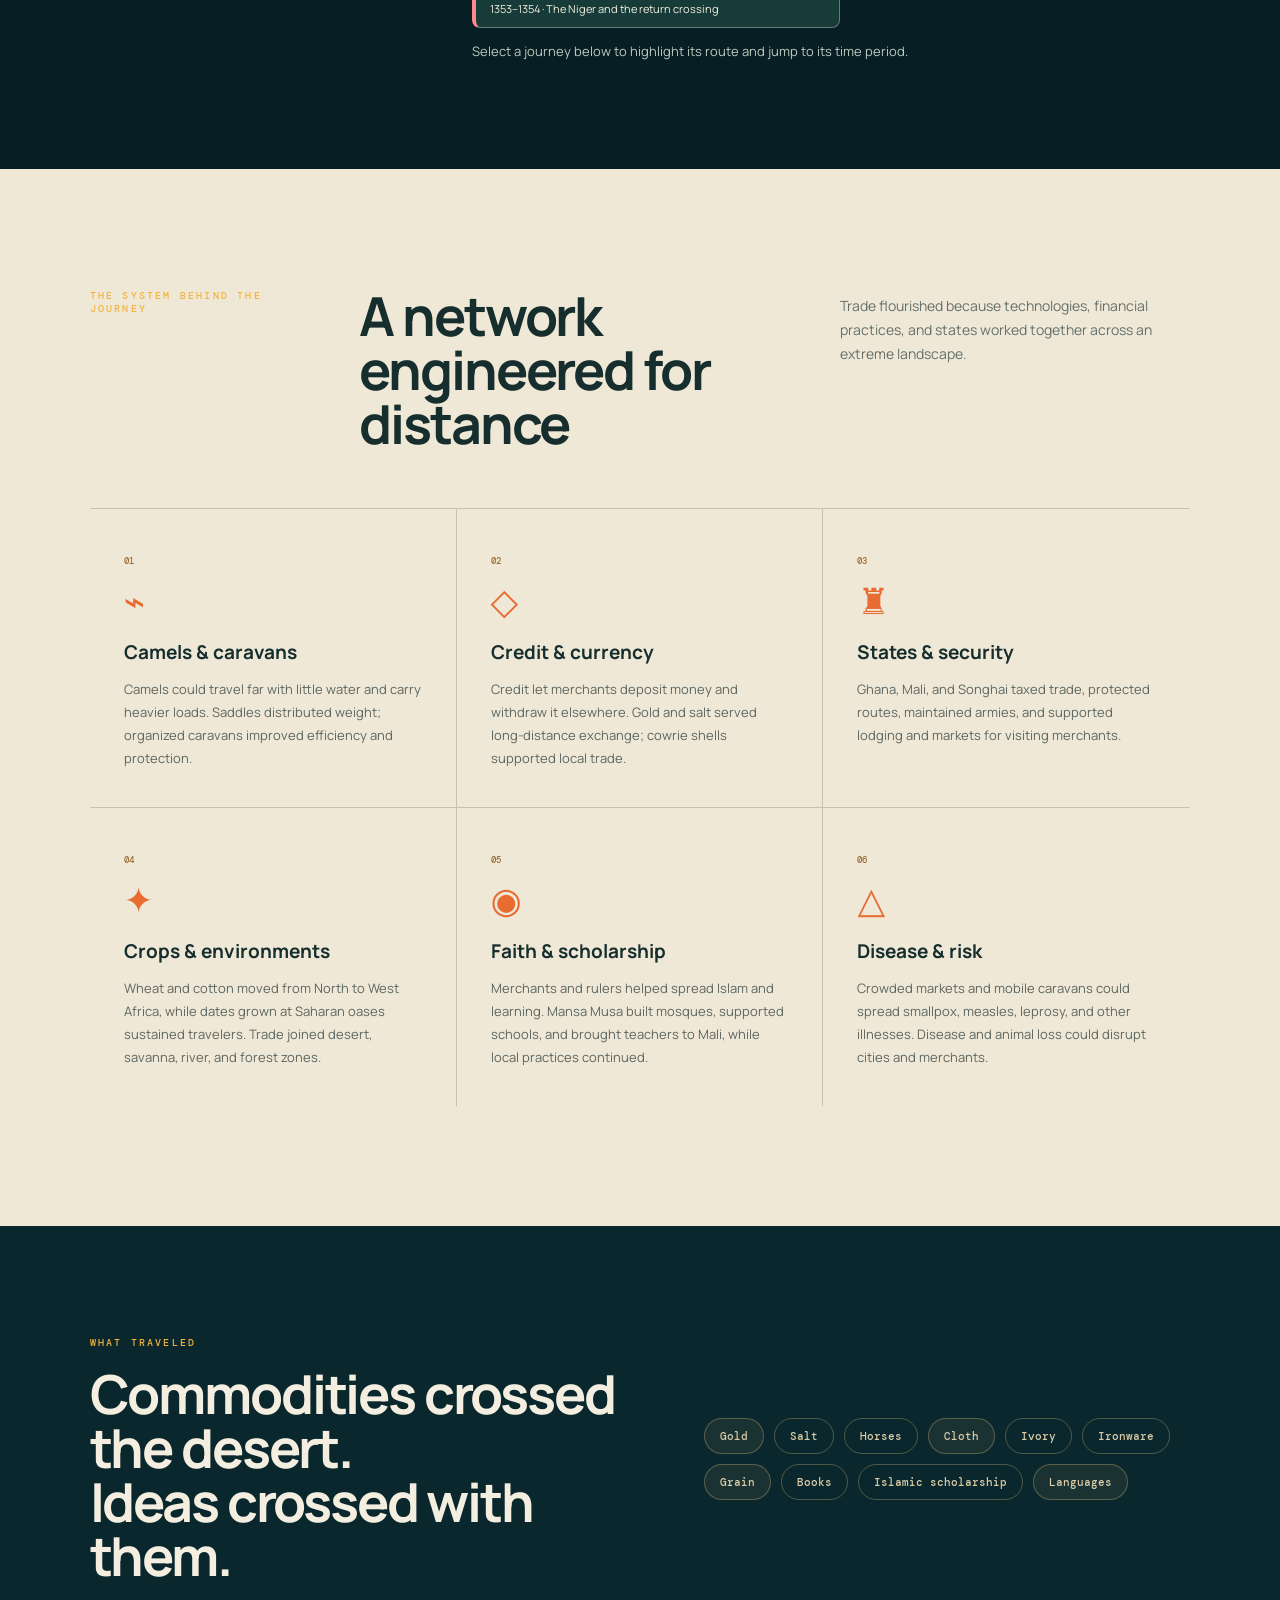
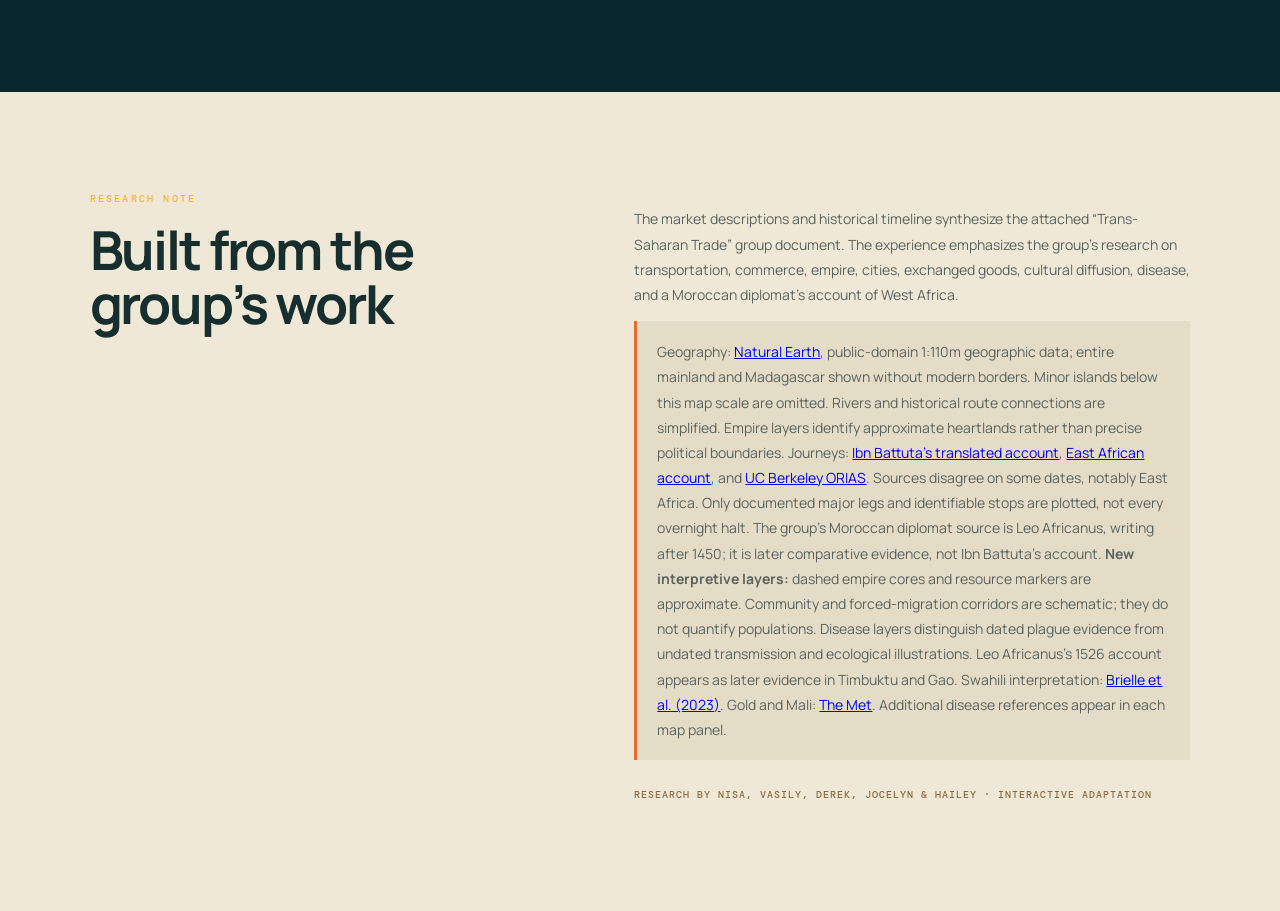
==== commit b7e2a6a7: "Allow immediate location selection while slides or playback are active" ====
--- a/trans-saharan-trade/index.html
+++ b/trans-saharan-trade/index.html
@@ -169,7 +169,7 @@
   <script src="geography.js?v=2"></script>
   <script src="app.js?v=5"></script>
   <script src="atlas.js?v=4"></script>
-  <script src="explorer.js?v=8"></script>
-  <script src="slides.js?v=8"></script>
+  <script src="explorer.js?v=9"></script>
+  <script src="slides.js?v=9"></script>
 </body>
 </html>
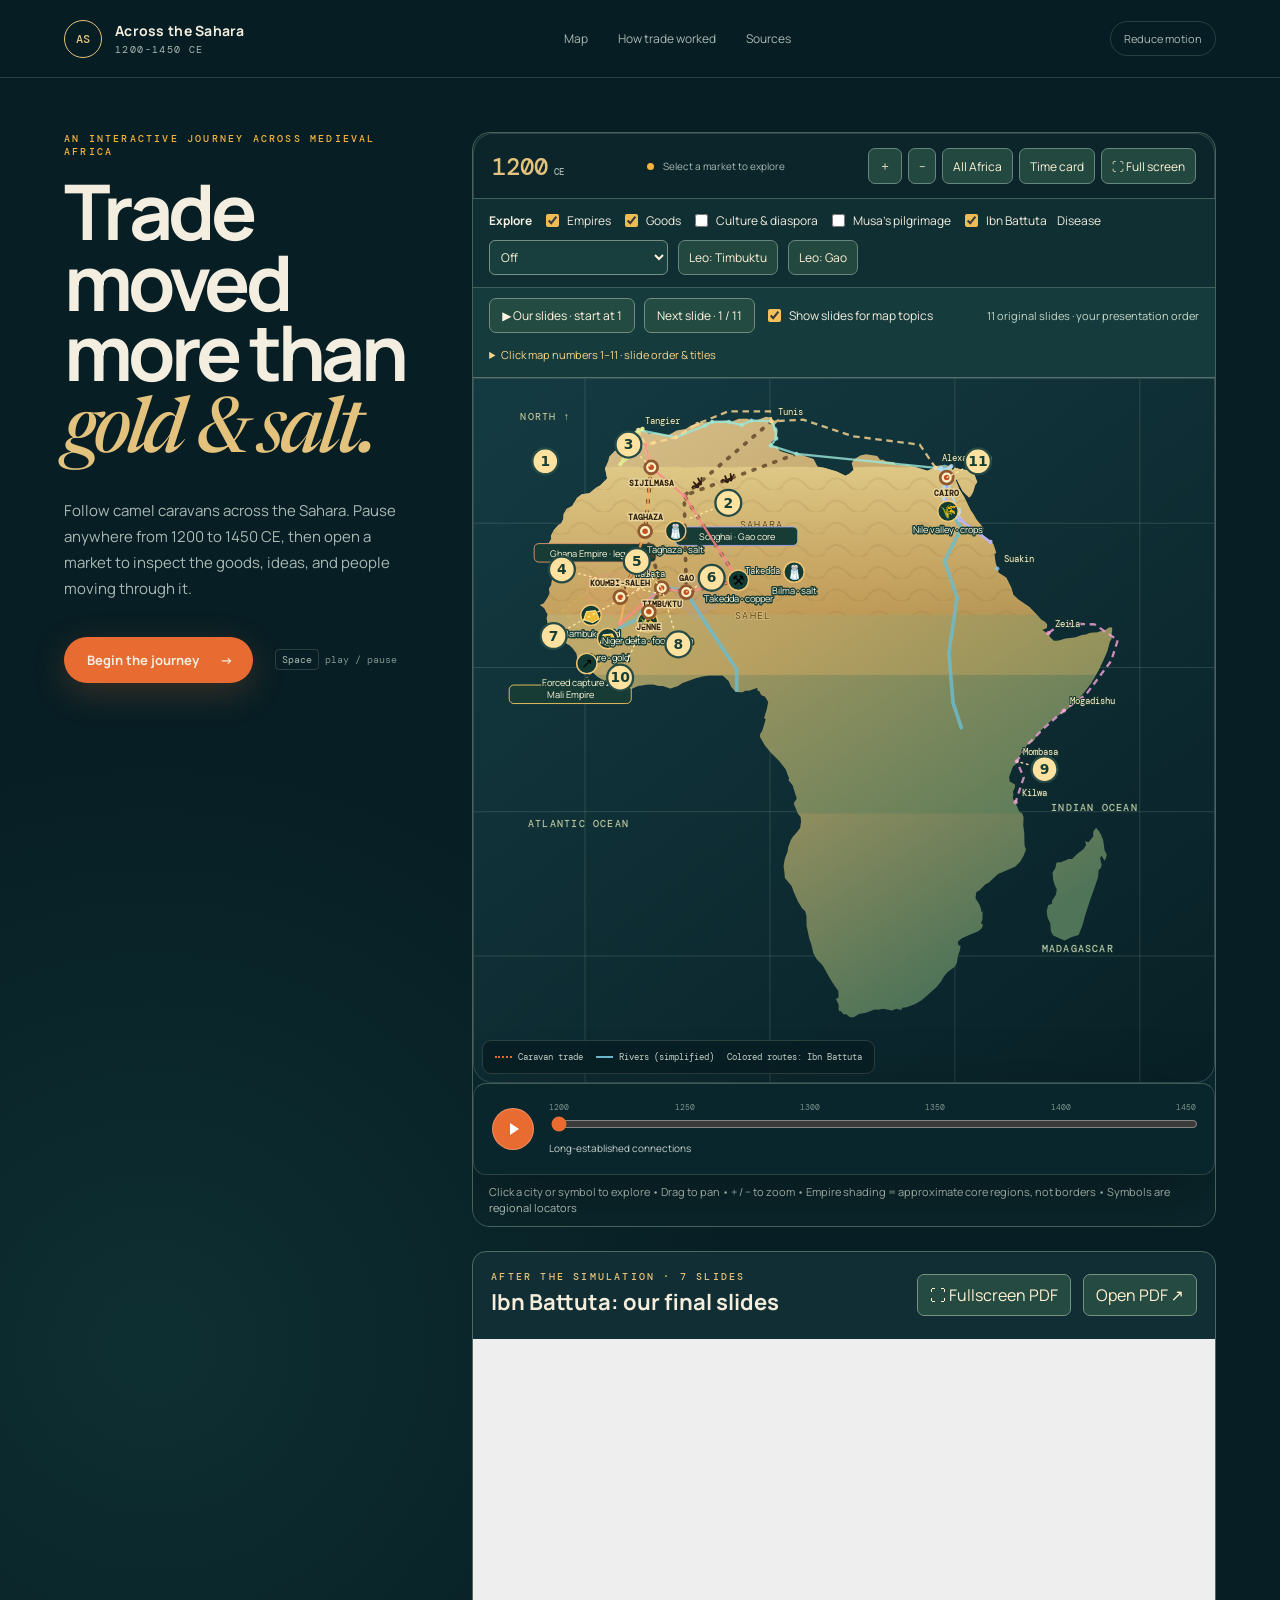
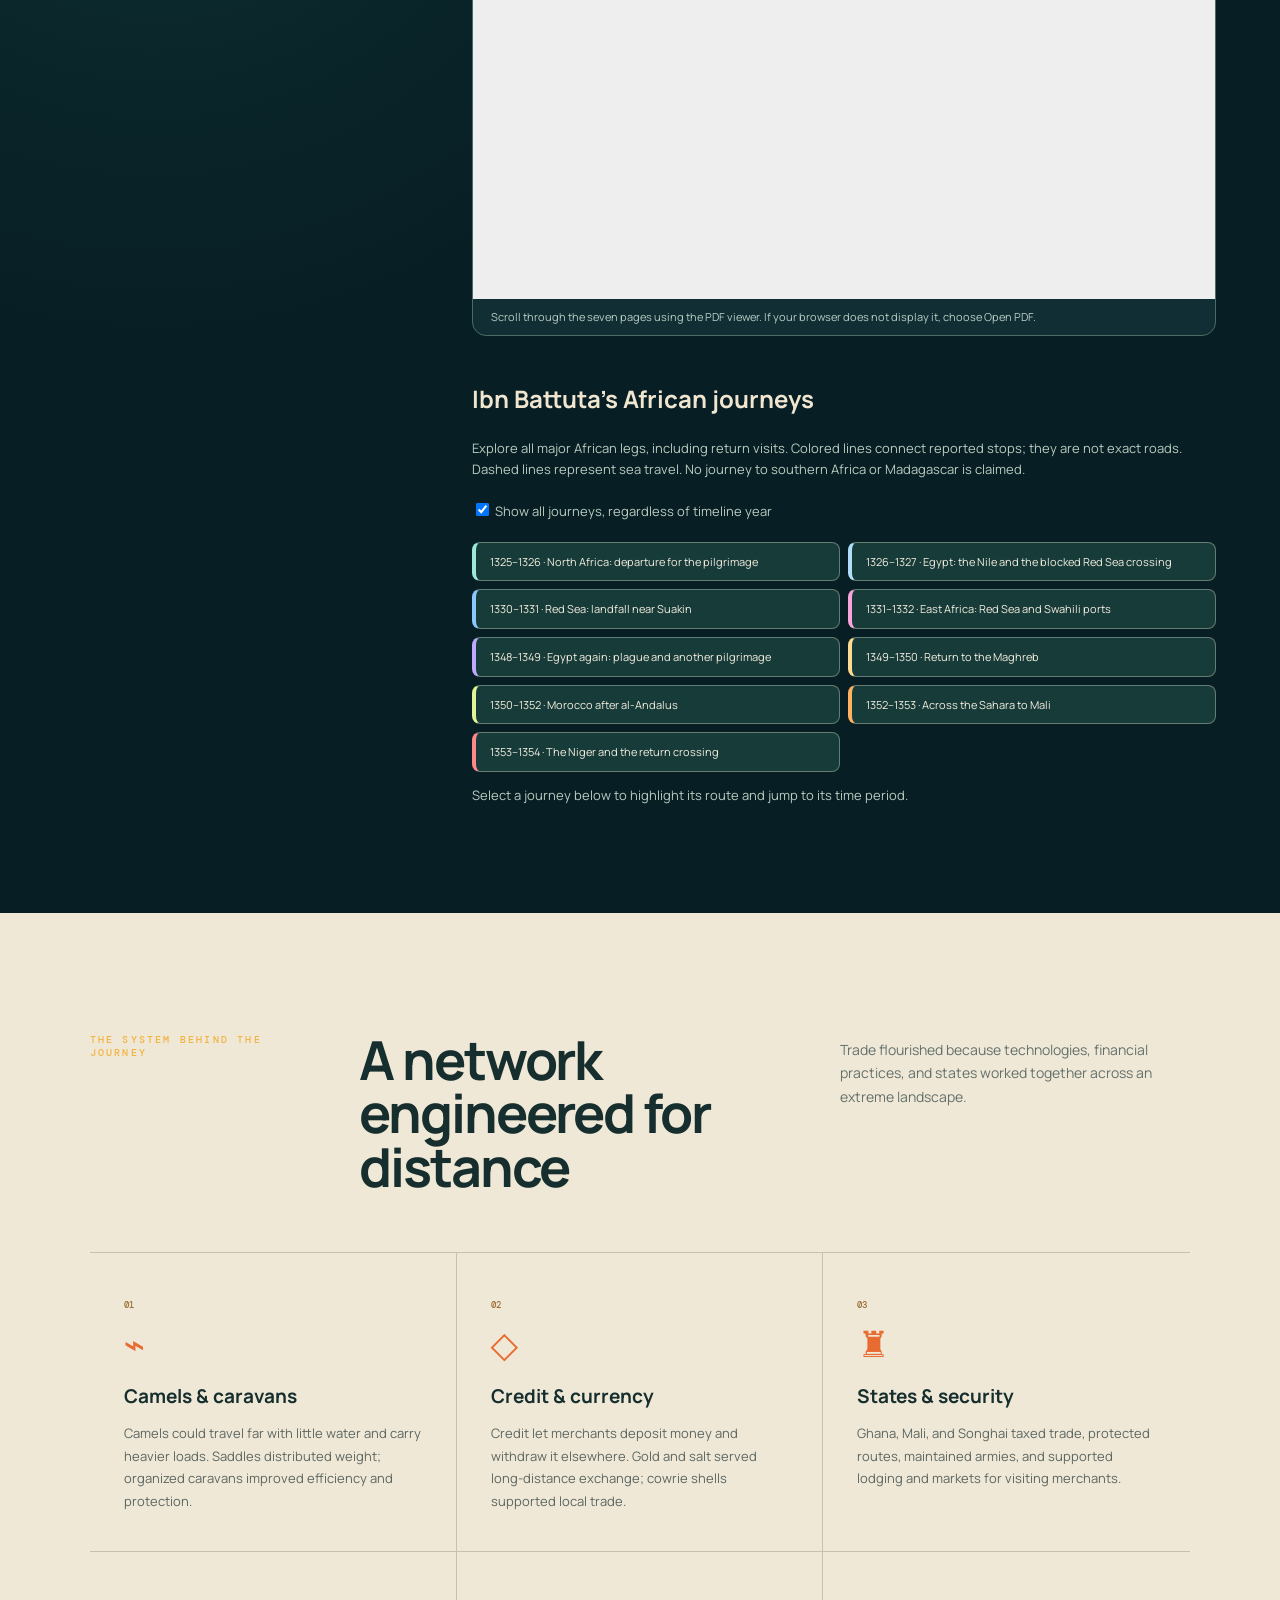
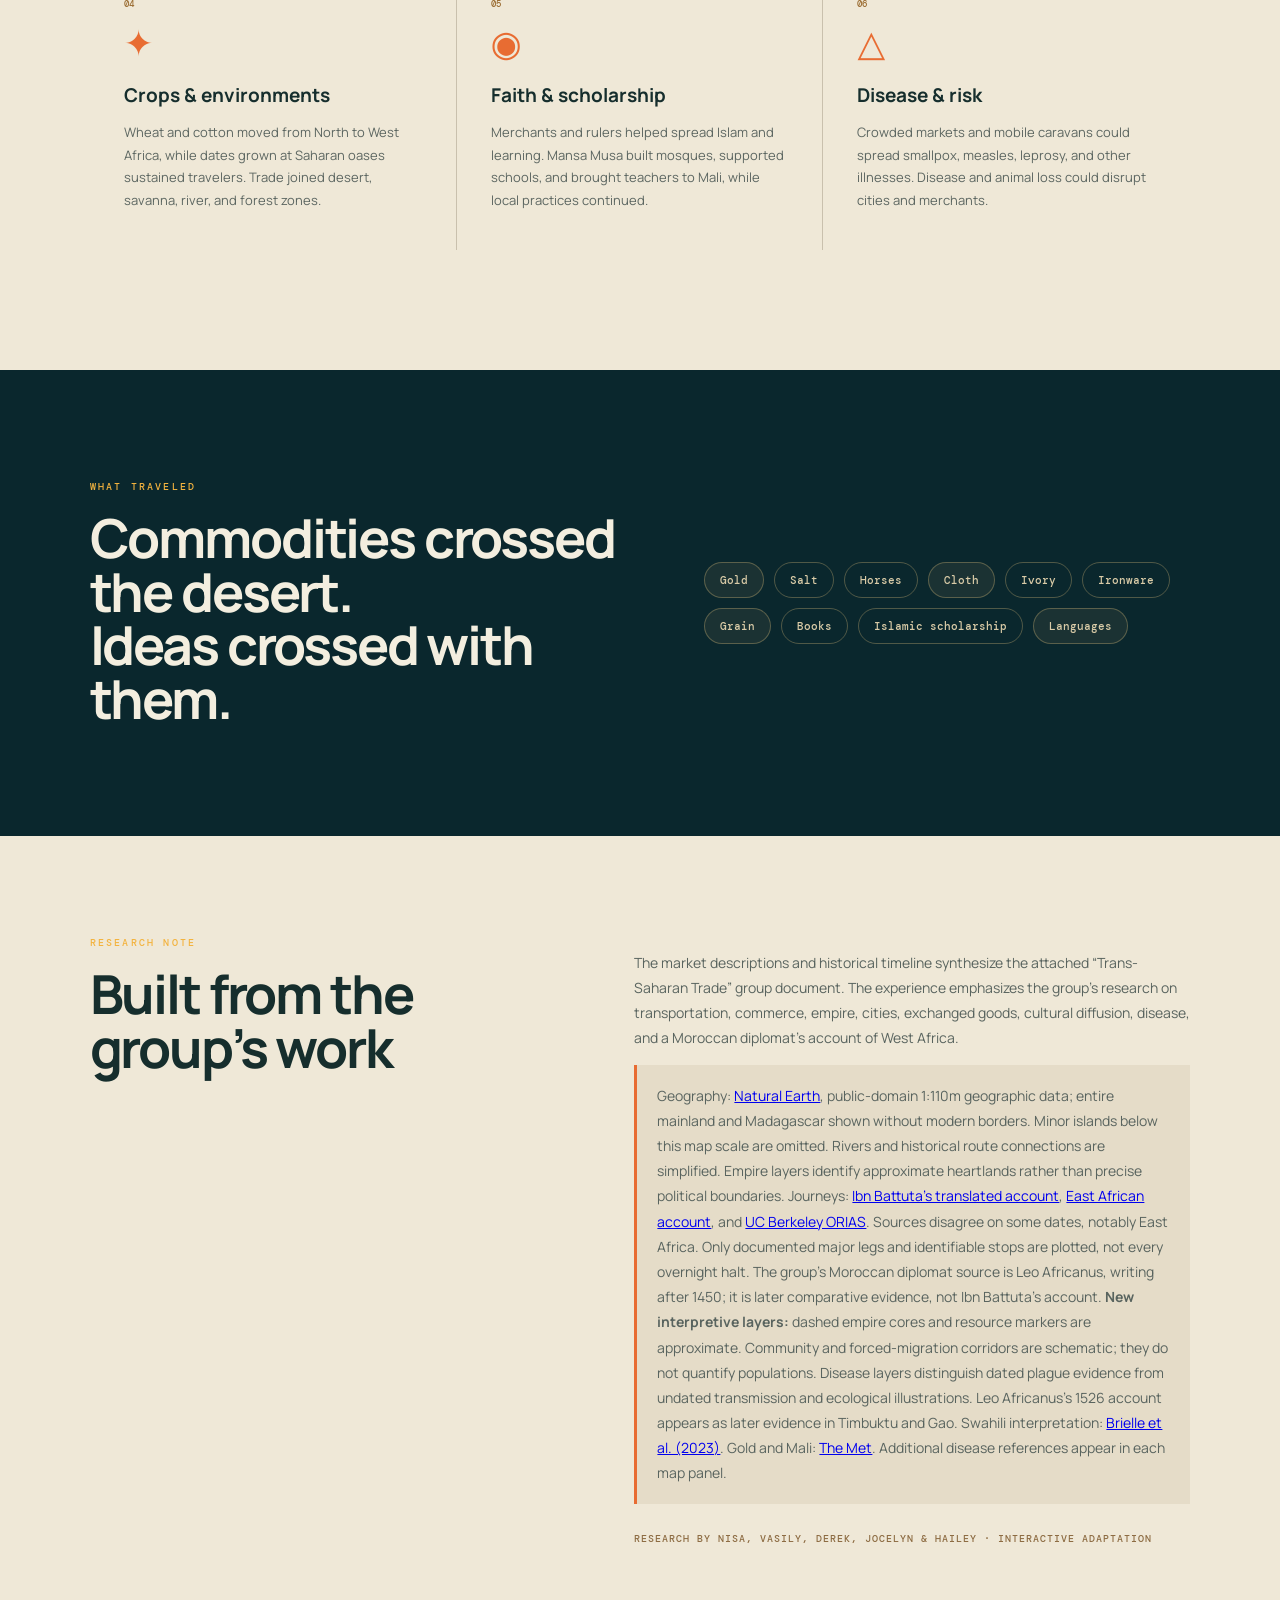
==== commit 5dfb67dd: "Number slide points and add fullscreen concluding PDF below simulation" ====
--- a/trans-saharan-trade/index.html
+++ b/trans-saharan-trade/index.html
@@ -7,7 +7,7 @@
   <title>Across the Sahara | 1200-1450 CE</title>
   <link rel="stylesheet" href="styles.css?v=4">
   <link rel="stylesheet" href="explorer.css?v=5">
-  <link rel="stylesheet" href="slides.css?v=8">
+  <link rel="stylesheet" href="slides.css?v=10">
 </head>
 <body>
   <header class="topbar">
@@ -170,6 +170,6 @@
   <script src="app.js?v=5"></script>
   <script src="atlas.js?v=4"></script>
   <script src="explorer.js?v=9"></script>
-  <script src="slides.js?v=9"></script>
+  <script src="slides.js?v=10"></script>
 </body>
 </html>
--- a/trans-saharan-trade/slides.css
+++ b/trans-saharan-trade/slides.css
@@ -1,6 +1,10 @@
 .slide-tour-bar{display:flex;align-items:center;gap:9px;flex-wrap:wrap;background:#163b3c;padding:10px 16px;border-bottom:1px solid #53716a;font-size:12px;flex-shrink:0}
 .slide-tour-bar button,.slide-card button,.popup-utilities button{border:1px solid #728c7d;border-radius:7px;background:#244b42;color:#fff4dc;padding:8px 12px;cursor:pointer;font:inherit}
 .slide-tour-bar label{display:flex;align-items:center;gap:5px}.slide-tour-bar input{accent-color:#f4c05b}
+.slide-index{width:100%;font-size:11px}.slide-index summary{cursor:pointer;color:#f8d48a;padding:5px 0}.slide-index p{color:#c4d6c7;line-height:1.5}.slide-index-buttons{display:flex;gap:5px;flex-wrap:wrap;padding-top:8px}.slide-index-buttons button{font-size:11px;padding:6px 9px}
+.slide-pin{cursor:pointer}.slide-pin-disc{fill:#ffe2a0;stroke:#254b44;stroke-width:2.5}.slide-pin text{font:bold 15px system-ui;fill:#153e35;pointer-events:none}.slide-pin:hover .slide-pin-disc,.slide-pin:focus .slide-pin-disc{fill:#fff;stroke:#ed782f;stroke-width:3}.slide-pin:focus{outline:none}.slide-pin-leader{fill:none;stroke:#ffe2a0;stroke-width:1.5;stroke-dasharray:3 3;pointer-events:none}
+.pdf-presentation{margin-top:24px;border:1px solid #4b6c63;border-radius:14px;overflow:hidden;background:#102e33;color:#f6eedc}.pdf-presentation header{display:flex;gap:12px;align-items:center;flex-wrap:wrap;padding:18px}.pdf-presentation h2{font-size:22px;margin:4px 0}.pdf-presentation .eyebrow{font-size:10px;margin:0;color:#e8c279}.pdf-presentation header div{margin-right:auto}.pdf-presentation button,.pdf-presentation a{background:#254a42;border:1px solid #78917f;padding:9px 12px;border-radius:7px;color:#fff1d1;font:12px inherit;cursor:pointer;text-decoration:none}.pdf-presentation iframe{display:block;width:100%;height:560px;border:0;background:#eee}.pdf-help{padding:10px 18px;font-size:11px;color:#bacdc5;margin:0;line-height:1.5}.pdf-presentation:fullscreen,.pdf-presentation.pdf-expanded{display:flex;flex-direction:column;width:100vw;height:100dvh;max-width:none;margin:0;border:0;border-radius:0;background:#102e33}.pdf-presentation.pdf-expanded{position:fixed;inset:0;z-index:300}.pdf-presentation:fullscreen iframe,.pdf-presentation.pdf-expanded iframe{flex:1;min-height:0;height:auto}.pdf-presentation:fullscreen header,.pdf-presentation.pdf-expanded header{flex-shrink:0}
+@media(max-width:700px){.pdf-presentation iframe{height:420px}.pdf-presentation header{padding:12px}.pdf-presentation h2{font-size:19px}}
 #slideStatus{color:#c4d6c7;font-size:11px;margin-left:auto}
 .slide-card{position:absolute;inset:12px 12px auto;z-index:15;width:min(720px,calc(100% - 24px));margin-inline:auto;max-height:calc(100% - 24px);overflow:auto;background:#f7f2e8;color:#193d36;border:1px solid #d7c18d;border-radius:12px;box-shadow:0 18px 65px #0009;overscroll-behavior:contain;font-size:13px}
 .slide-card[hidden]{display:none!important}
